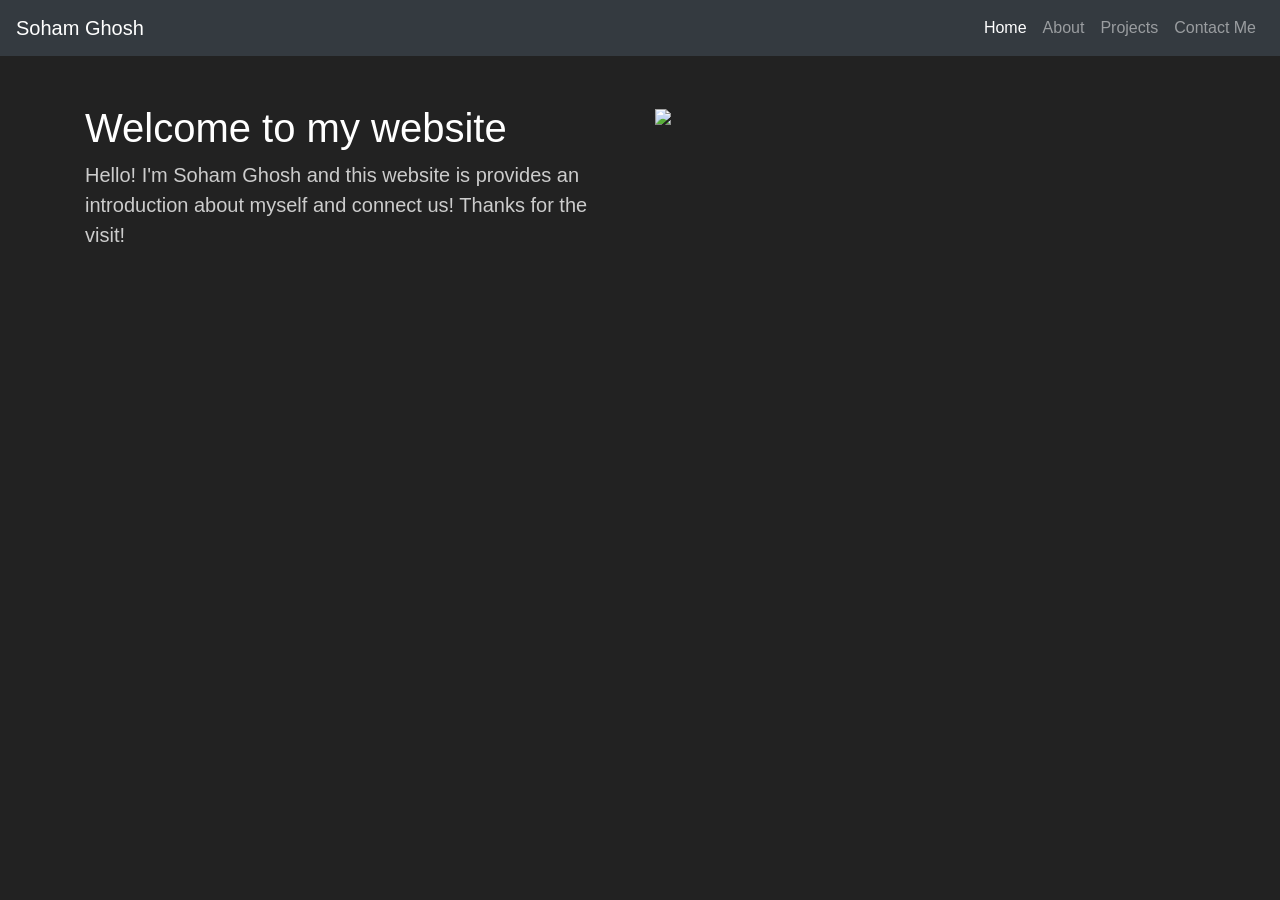
==== index.html @ a4730ae4 "Add files via upload" ====
<!DOCTYPE html>
<html lang="en">
  <head>
    <!-- Required meta tags -->
    <meta charset="utf-8" />
    <meta name="viewport" content="width=device-width, initial-scale=1" />

    <!-- Bootstrap CSS -->
    <link href="https://cdn.jsdelivr.net/npm/bootstrap@5.0.2/dist/css/bootstrap.min.css" rel="stylesheet" integrity="sha384-EVSTQN3/azprG1Anm3QDgpJLIm9Nao0Yz1ztcQTwFspd3yD65VohhpuuCOmLASjC" crossorigin="anonymous" />

    <title>portfolio</title>
  </head>

  <body>


    <!DOCTYPE html>
<html lang="en">
<head>
  <meta charset="UTF-8">
  <meta name="viewport" content="width=device-width, initial-scale=1.0">
  <meta http-equiv="X-UA-Compatible" content="ie=edge">
  <title>My Homepage</title>

  <!-- Bootstrap CSS -->
  <link rel="stylesheet" href="https://stackpath.bootstrapcdn.com/bootstrap/4.3.1/css/bootstrap.min.css" integrity="sha384-ggOyR0iXCbMQv3Xipma34MD+dH/1fQ784/j6cY/iJTQUOhcWr7x9JvoRxT2MZw1T" crossorigin="anonymous">
</head>
<body>

  <nav class="navbar navbar-expand-lg navbar-dark bg-dark">
    <a class="navbar-brand" href="/index.html">Soham Ghosh</a>
    <button class="navbar-toggler" type="button" data-toggle="collapse" data-target="#navbarNav" aria-controls="navbarNav" aria-expanded="false" aria-label="Toggle navigation">
      <span class="navbar-toggler-icon"></span>
    </button>
    <div class="collapse navbar-collapse" id="navbarNav">
      <ul class="navbar-nav ml-auto">
         <li class="nav-item">
                <a class="nav-link active" aria-current="page" href="/index.html">Home</a>
          </li>
        <li class="nav-item">
          <li class="nav-item">
              <a class="nav-link" href="/about.html">About</a>
          </li>
        <li class="nav-item">
          <a class="nav-link" href="/project.html">Projects</a>
        </li>
        <li class="nav-item">
          <a class="nav-link" href="/contact.html">Contact Me</a>
        </li>
      </ul>
    </div>
  </nav>

  <!-- Bootstrap JavaScript -->
  <script src="https://code.jquery.com/jquery-3.3.1.slim.min.js" integrity="sha384-q8i/X+965DzO0rT7abK41JStQIAqVgRVzpbzo5smXKp4YfRvH+8abtTE1Pi6jizo" crossorigin="anonymous"></script>
  <script src="https://cdnjs.cloudflare.com/ajax/libs/popper.js/1.14.7/umd/popper.min.js" integrity="sha384-UO2eT0CpHqdSJQ6hJty5KVphtPhzWj9WO1clHTMGa3JDZwrnQq4sF86dIHNSB6T9" crossorigin="anonymous"></script>
  
<!DOCTYPE html>
<html lang="en">
<head>
  <meta charset="UTF-8">
  <meta name="viewport" content="width=device-width, initial-scale=1.0">
  <meta http-equiv="X-UA-Compatible" content="ie=edge">
  <title>My Homepage</title>

  <!-- Bootstrap CSS -->
  <link rel="stylesheet" href="https://stackpath.bootstrapcdn.com/bootstrap/4.3.1/css/bootstrap.min.css" integrity="sha384-ggOyR0iXCbMQv3Xipma34MD+dH/1fQ784/j6cY/iJTQUOhcWr7x9JvoRxT2MZw1T" crossorigin="anonymous">
  
  <!-- Custom CSS -->
  <style>
    body {
      background-color: #222;
      color: #fff;
    }
    h1, h2, h3, h4, h5, h6 {
      color: #fff;
    }
    p {
      color: #ccc;
    }
  </style>
</head>
<body>

  <div class="container mt-5">
    <div class="row">
      <div class="col-md-6">
        <h1>Welcome to my website</h1>
        <p class="lead">Hello! I'm Soham Ghosh and this website is provides an introduction about myself and connect us! Thanks for the visit! </p>
        
      </div>
      <div class="col-md-6">
      <img src="https://picsum.photos/id/20/600/400">
      </div>
    </div>
  </div>

  <!-- Bootstrap JavaScript -->
  <script src="https://code.jquery.com/jquery-3.3.1.slim.min.js" integrity="sha384-q8i/X+965DzO0rT7abK41JStQIAqVgRVzpbzo5smXKp4YfRvH+8abtTE1Pi6jizo" crossorigin="anonymous"></script>
  <script src="https://cdnjs.cloudflare.com/ajax/libs/popper.js/1.14.7/umd/popper.min.js" integrity="sha384-UO2eT0CpHqdSJQ6hJty5KVphtPhzWj9WO1clHTMGa3JDZwrnQq4sF86dIHNSB6T9" crossorigin="anonymous"></script>
  <script src="https://stackpath.bootstrapcdn.com/bootstrap/4.3.1/js/bootstrap.min.js" integrity="sha384-JjSmVgyd0p3pXB1rRibZUAYoIIy6OrQ6VrjIEaFf/nJGzIxFDsf4x0xIM+B07jRM" crossorigin="anonymous"></script>
</body>
</html>









 
  
    <!-- Optional JavaScript; choose one of the two! -->

    <!-- Option 1: Bootstrap Bundle with Popper -->
    <script src="https://cdn.jsdelivr.net/npm/bootstrap@5.0.2/dist/js/bootstrap.bundle.min.js" integrity="sha384-MrcW6ZMFYlzcLA8Nl+NtUVF0sA7MsXsP1UyJoMp4YLEuNSfAP+JcXn/tWtIaxVXM" crossorigin="anonymous"></script>

    <!-- Option 2: Separate Popper and Bootstrap JS -->
    <!--      
    <script src="https://cdn.jsdelivr.net/npm/@popperjs/core@2.9.2/dist/umd/popper.min.js" integrity="sha384-IQsoLXl5PILFhosVNubq5LC7Qb9DXgDA9i+tQ8Zj3iwWAwPtgFTxbJ8NT4GN1R8p" crossorigin="anonymous"></scrip>
    <script src="https://cdn.jsdelivr.net/npm/bootstrap@5.0.2/dist/js/bootstrap.min.js" integrity="sha384-cVKIPhGWiC2Al4u+LWgxfKTRIcfu0JTxR+EQDz/bgldoEyl4H0zUF0QKbrJ0EcQF" crossorigin="anonymous"></script>
          -->
  </body>
</html>
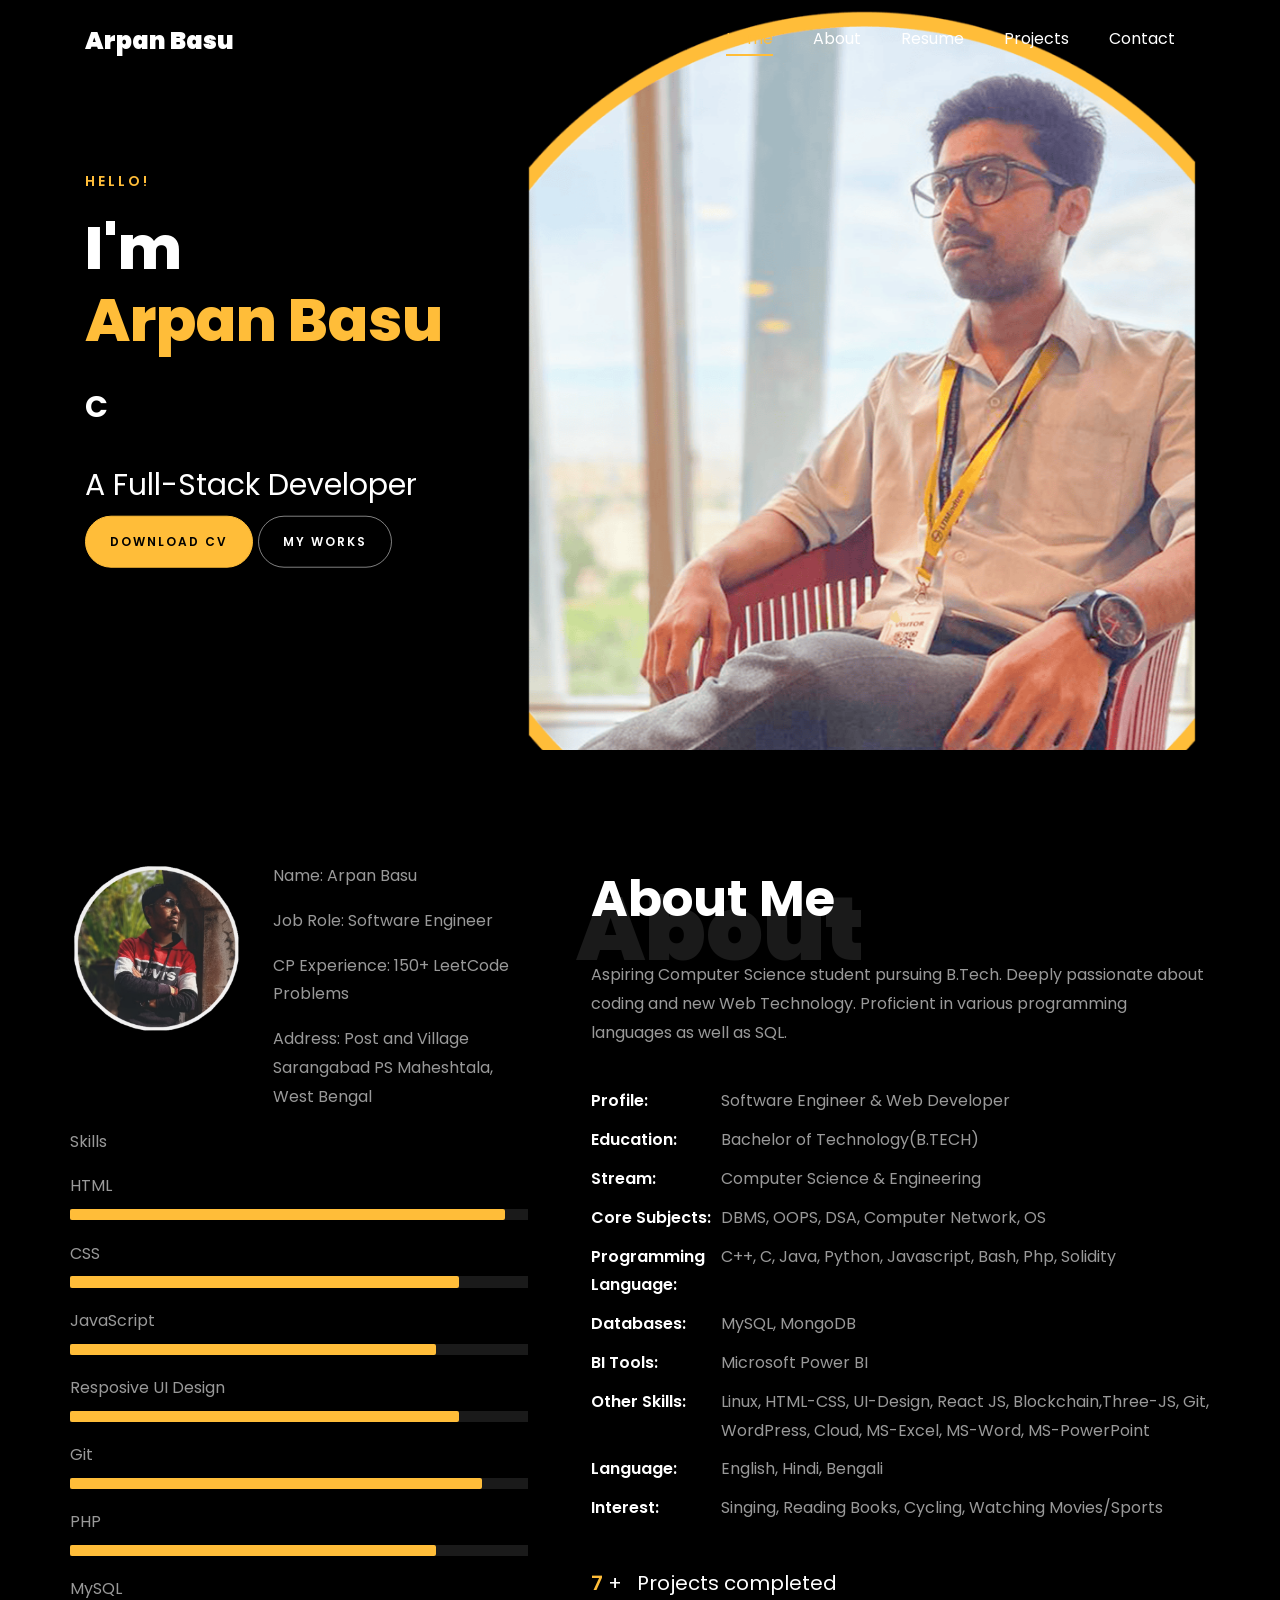
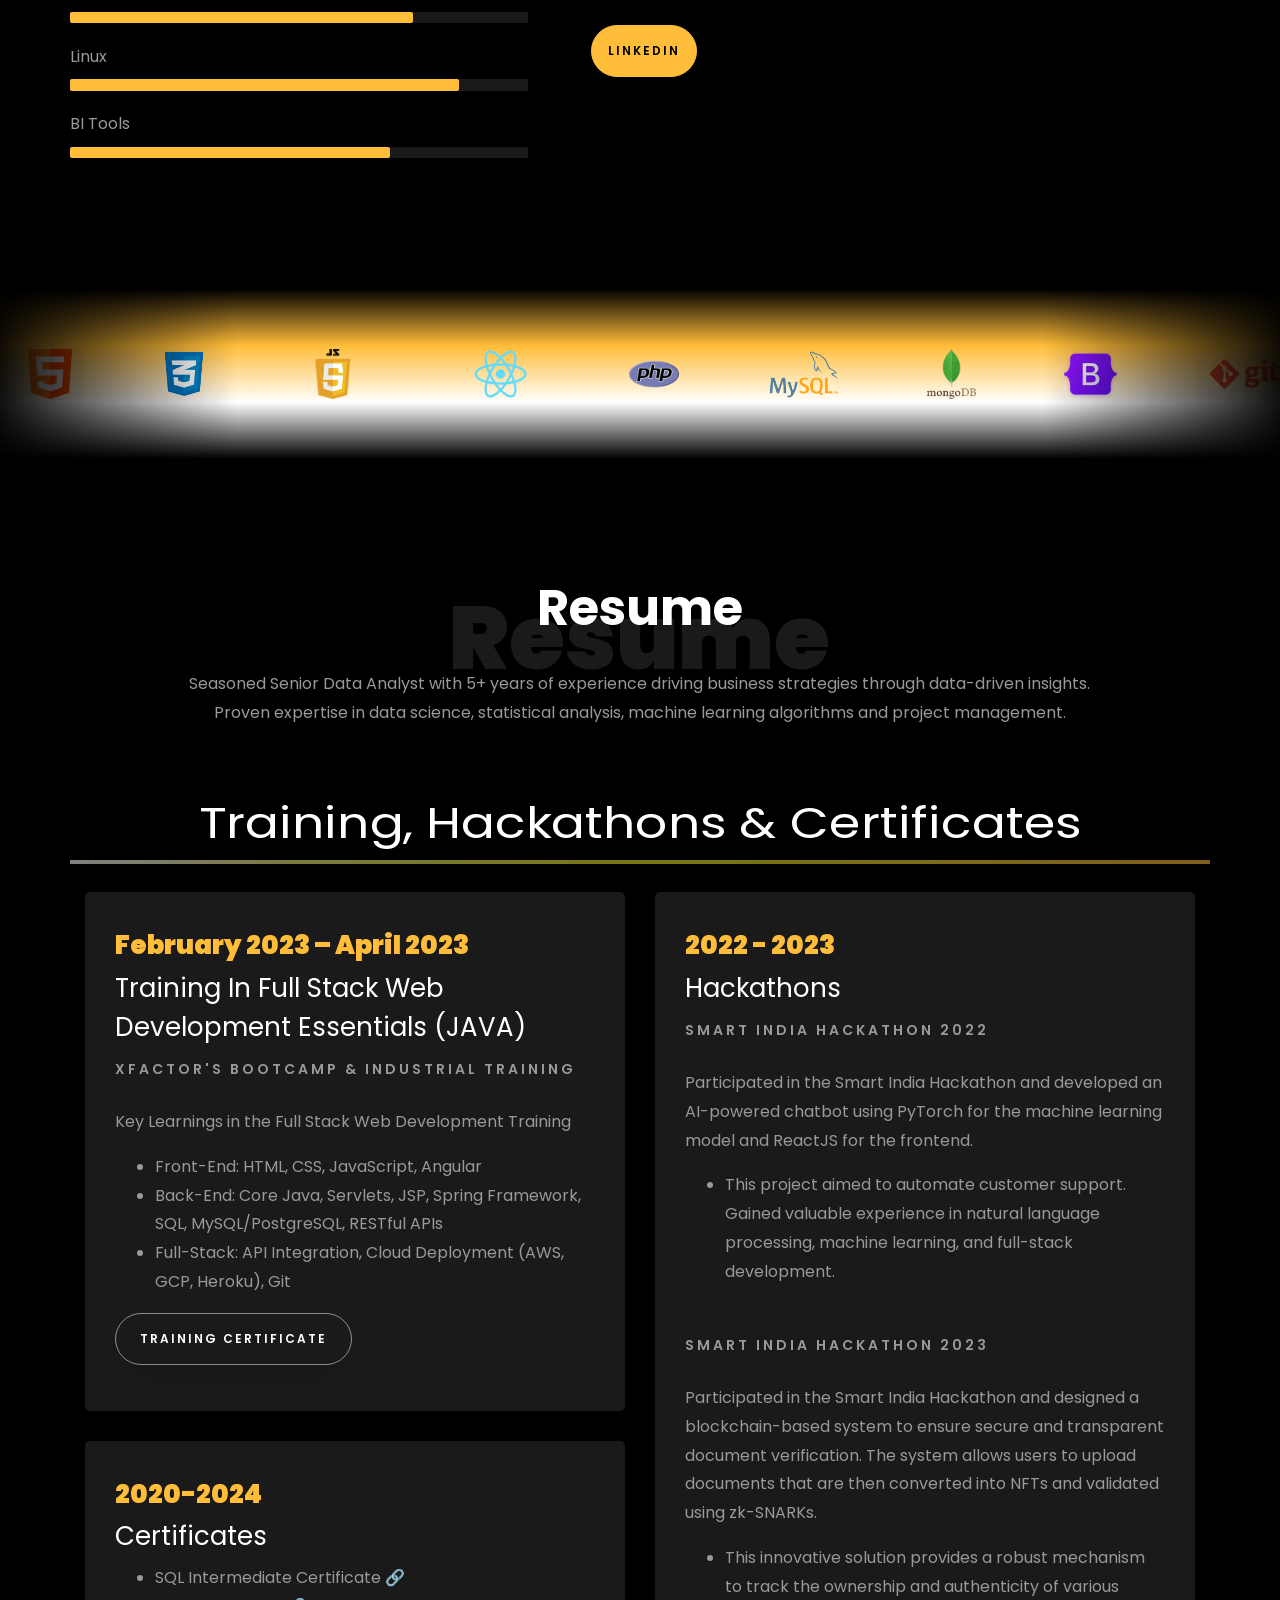
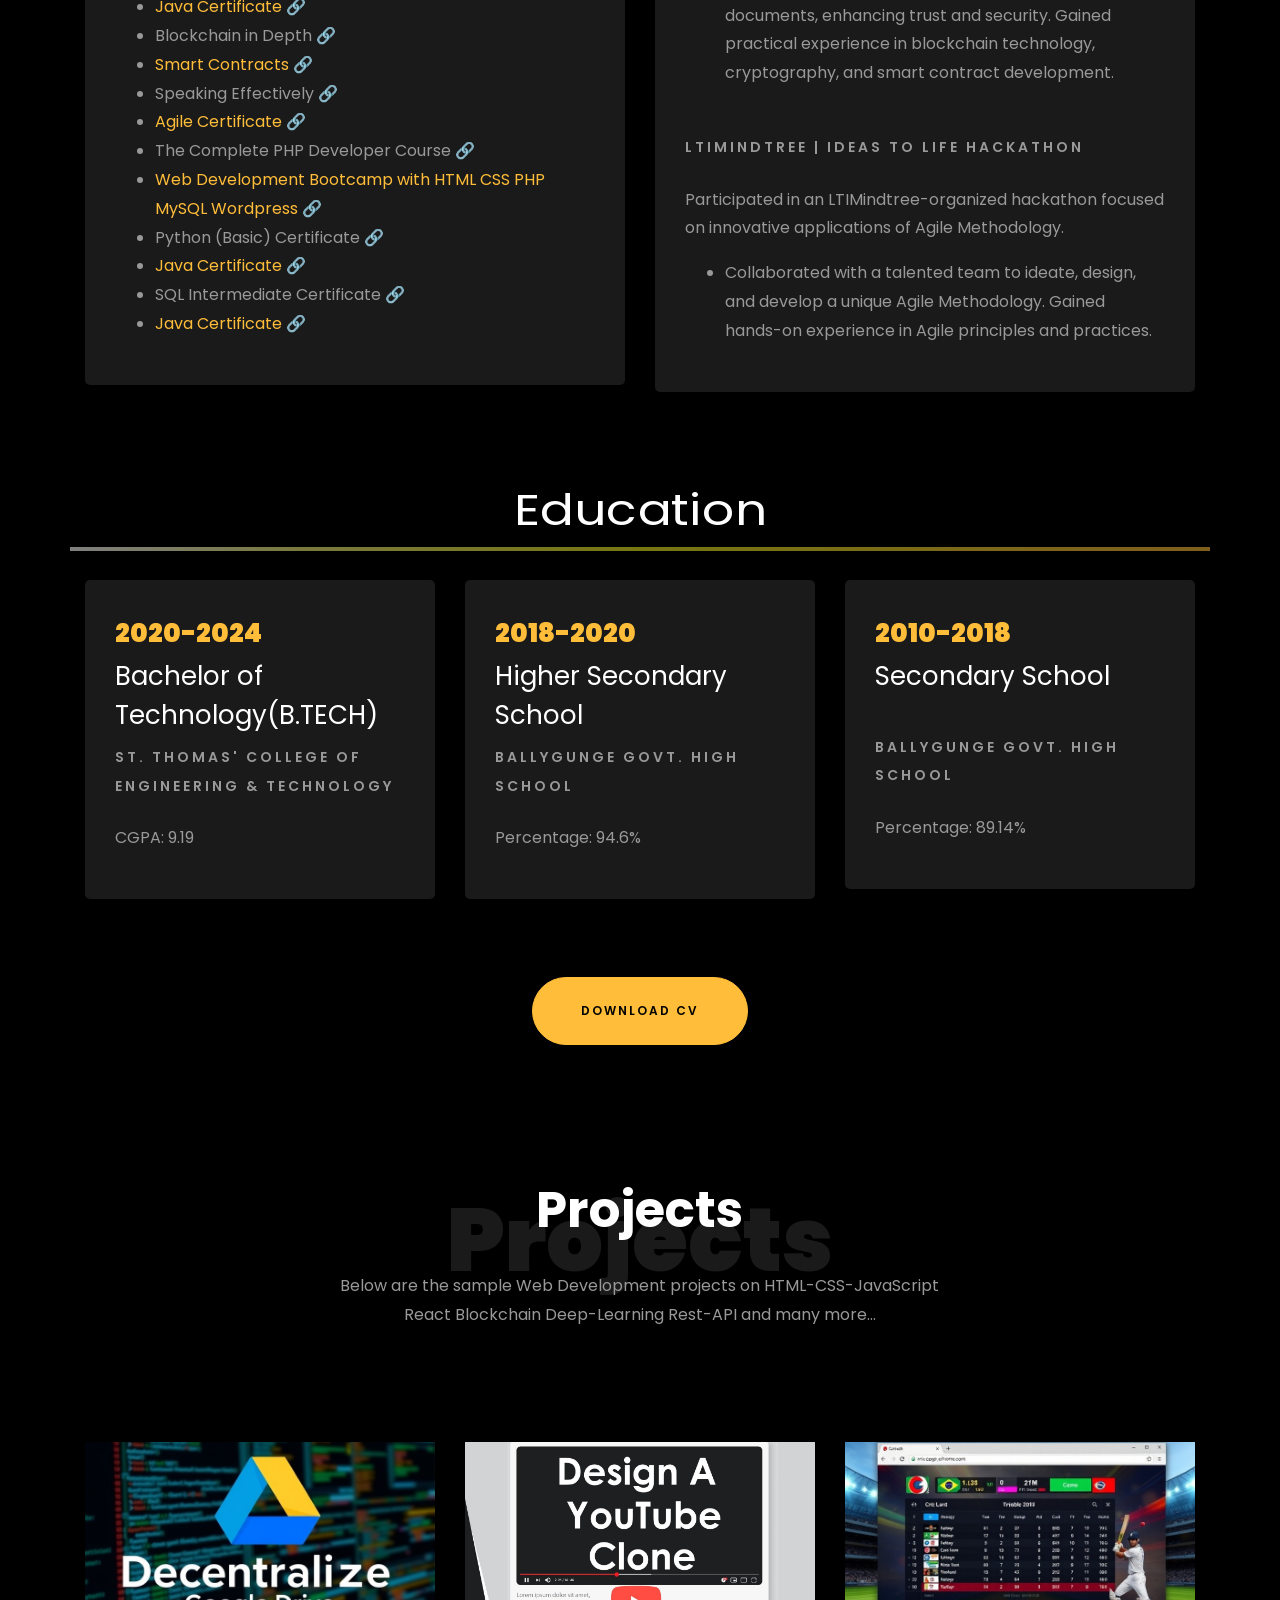
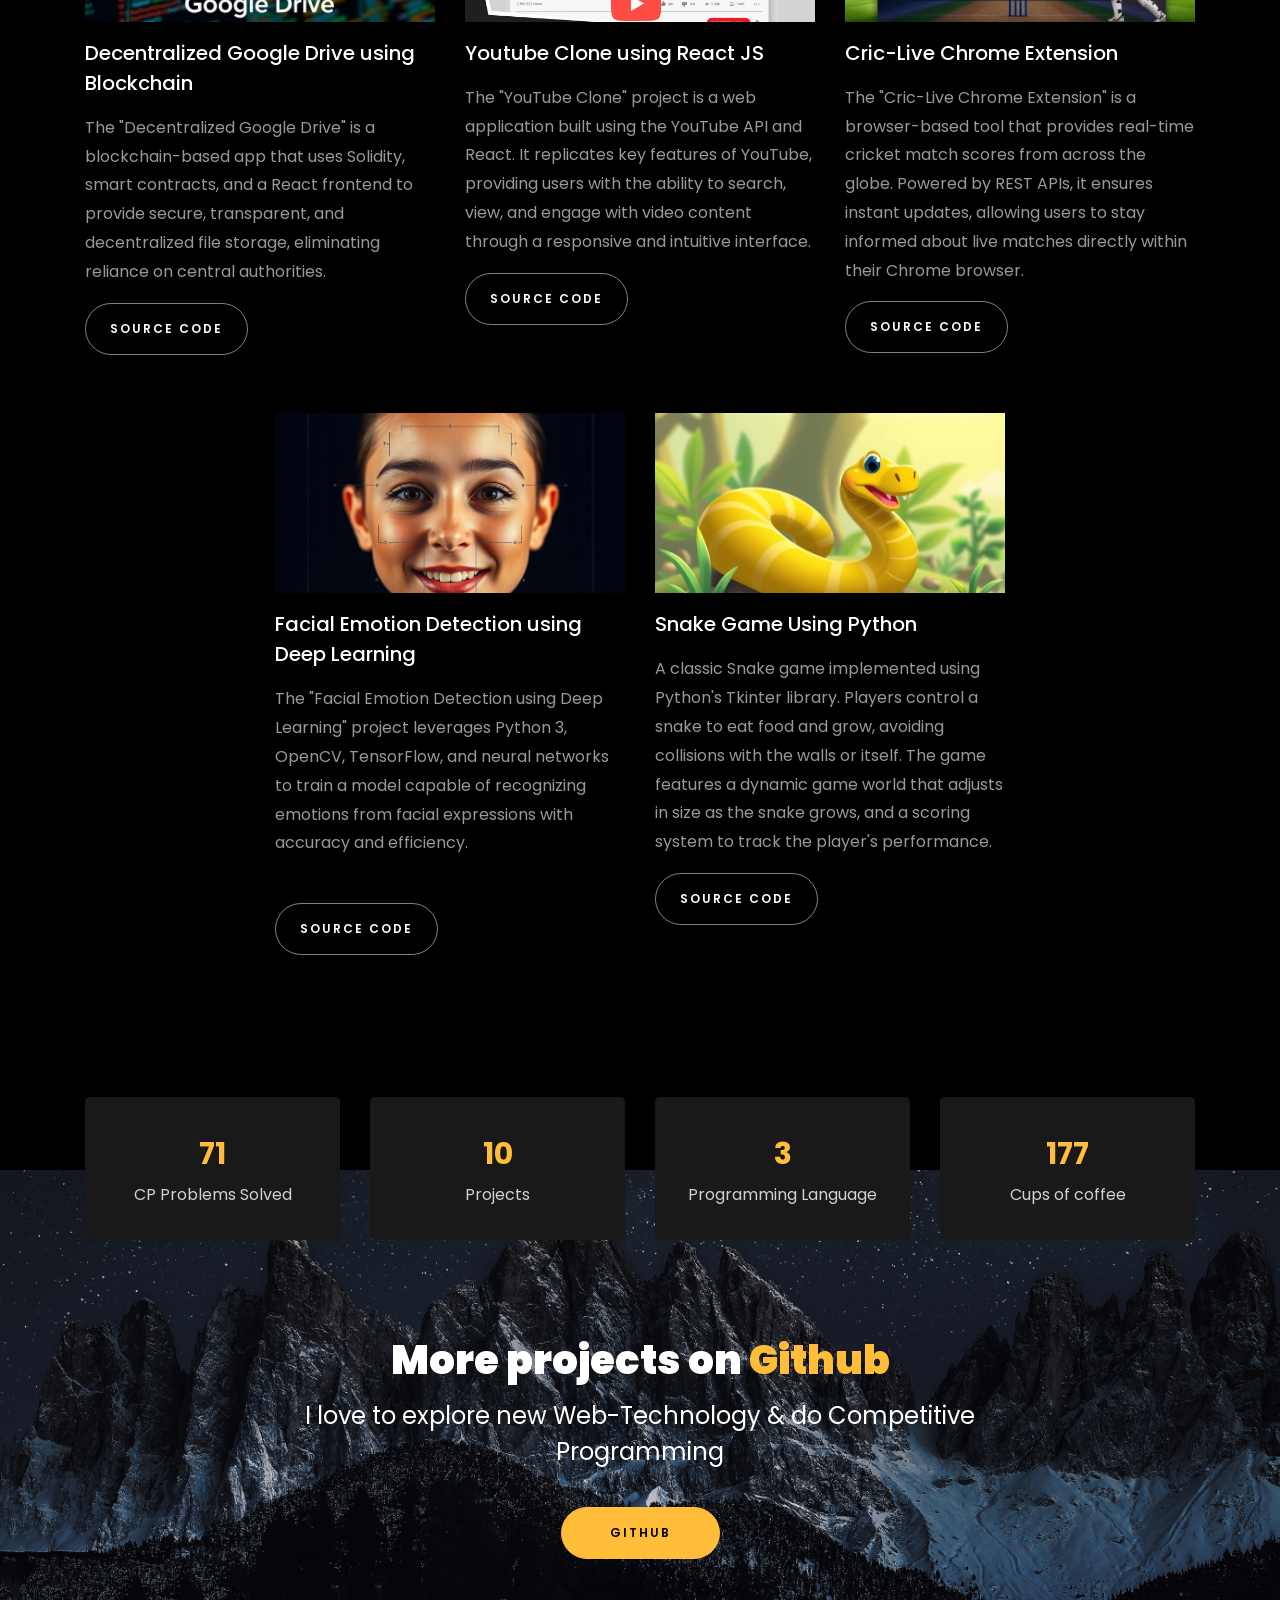
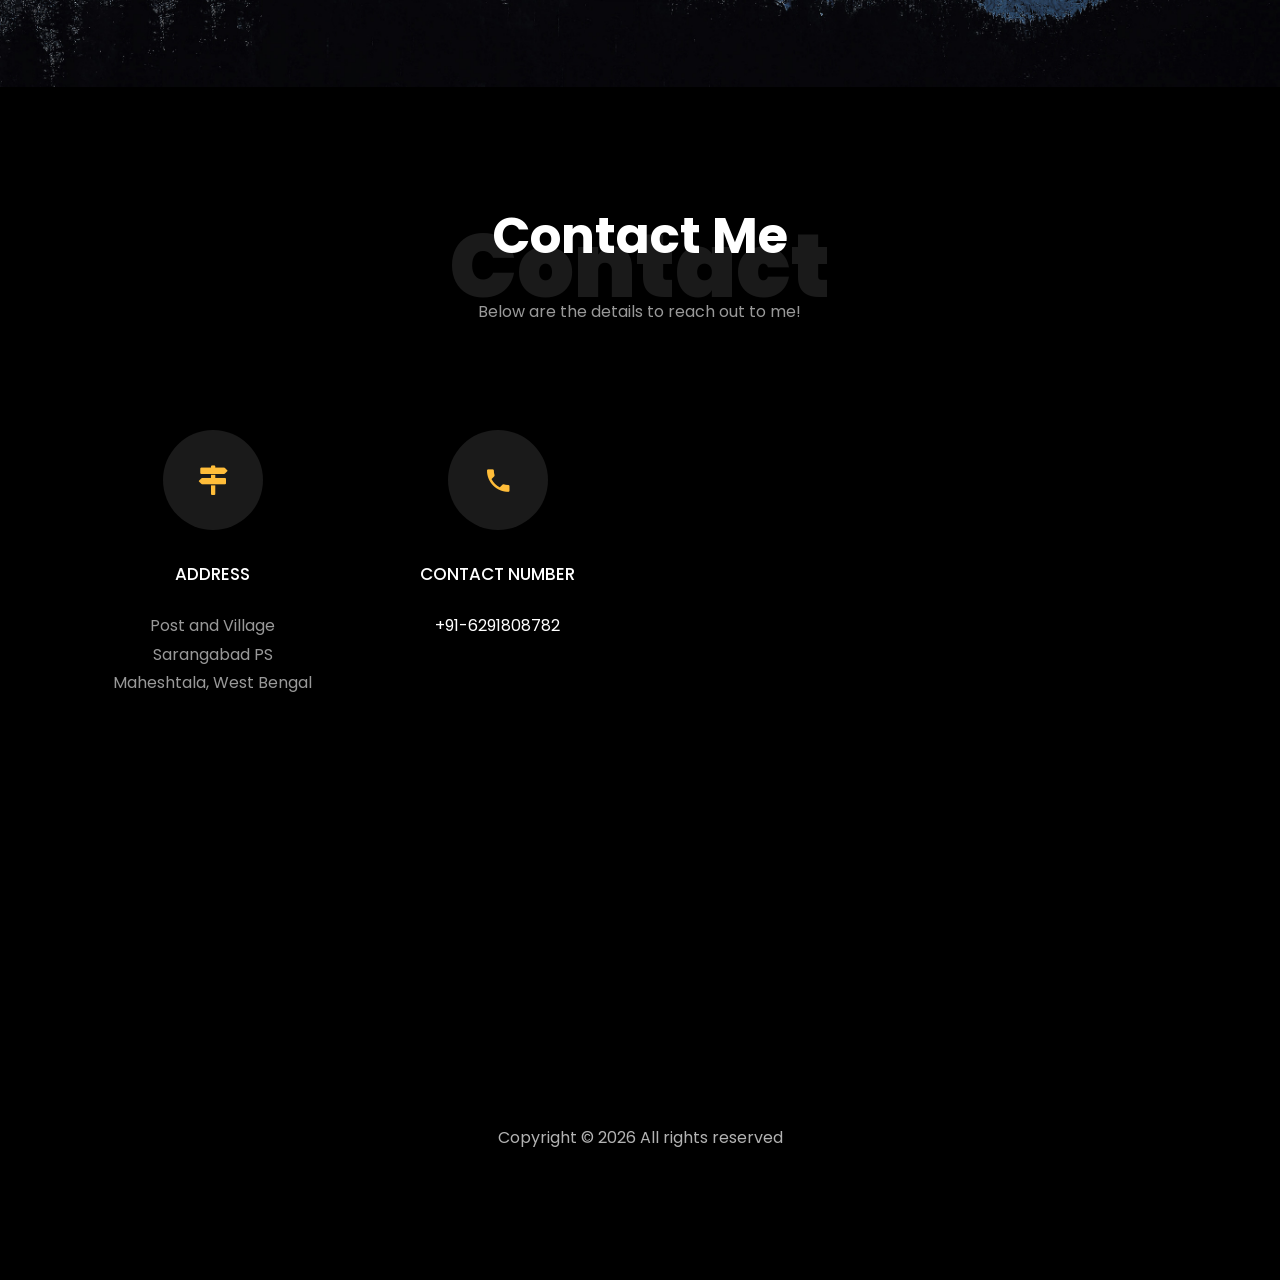
==== commit b244ff62: "Initial commit" ====
--- a/index.html
+++ b/index.html
@@ -1,126 +1,915 @@
-<!DOCTYPE html>
-<html lang="en">
-  <head>
-    <!-- Required meta tags -->
-    <meta charset="utf-8" />
-    <meta name="viewport" content="width=device-width, initial-scale=1" />
-
-    <!-- Bootstrap CSS -->
-    <link href="https://cdn.jsdelivr.net/npm/bootstrap@5.0.2/dist/css/bootstrap.min.css" rel="stylesheet" integrity="sha384-EVSTQN3/azprG1Anm3QDgpJLIm9Nao0Yz1ztcQTwFspd3yD65VohhpuuCOmLASjC" crossorigin="anonymous" />
-
-    <title>portfolio</title>
-  </head>
-
-  <body>
-
-
-    <!DOCTYPE html>
-<html lang="en">
-<head>
-  <meta charset="UTF-8">
-  <meta name="viewport" content="width=device-width, initial-scale=1.0">
-  <meta http-equiv="X-UA-Compatible" content="ie=edge">
-  <title>My Homepage</title>
-
-  <!-- Bootstrap CSS -->
-  <link rel="stylesheet" href="https://stackpath.bootstrapcdn.com/bootstrap/4.3.1/css/bootstrap.min.css" integrity="sha384-ggOyR0iXCbMQv3Xipma34MD+dH/1fQ784/j6cY/iJTQUOhcWr7x9JvoRxT2MZw1T" crossorigin="anonymous">
-</head>
-<body>
-
-  <nav class="navbar navbar-expand-lg navbar-dark bg-dark">
-    <a class="navbar-brand" href="/index.html">Soham Ghosh</a>
-    <button class="navbar-toggler" type="button" data-toggle="collapse" data-target="#navbarNav" aria-controls="navbarNav" aria-expanded="false" aria-label="Toggle navigation">
-      <span class="navbar-toggler-icon"></span>
-    </button>
-    <div class="collapse navbar-collapse" id="navbarNav">
-      <ul class="navbar-nav ml-auto">
-         <li class="nav-item">
-                <a class="nav-link active" aria-current="page" href="/index.html">Home</a>
-          </li>
-        <li class="nav-item">
-          <li class="nav-item">
-              <a class="nav-link" href="/about.html">About</a>
-          </li>
-        <li class="nav-item">
-          <a class="nav-link" href="/project.html">Projects</a>
-        </li>
-        <li class="nav-item">
-          <a class="nav-link" href="/contact.html">Contact Me</a>
-        </li>
-      </ul>
-    </div>
-  </nav>
-
-  <!-- Bootstrap JavaScript -->
-  <script src="https://code.jquery.com/jquery-3.3.1.slim.min.js" integrity="sha384-q8i/X+965DzO0rT7abK41JStQIAqVgRVzpbzo5smXKp4YfRvH+8abtTE1Pi6jizo" crossorigin="anonymous"></script>
-  <script src="https://cdnjs.cloudflare.com/ajax/libs/popper.js/1.14.7/umd/popper.min.js" integrity="sha384-UO2eT0CpHqdSJQ6hJty5KVphtPhzWj9WO1clHTMGa3JDZwrnQq4sF86dIHNSB6T9" crossorigin="anonymous"></script>
-  
-<!DOCTYPE html>
-<html lang="en">
-<head>
-  <meta charset="UTF-8">
-  <meta name="viewport" content="width=device-width, initial-scale=1.0">
-  <meta http-equiv="X-UA-Compatible" content="ie=edge">
-  <title>My Homepage</title>
-
-  <!-- Bootstrap CSS -->
-  <link rel="stylesheet" href="https://stackpath.bootstrapcdn.com/bootstrap/4.3.1/css/bootstrap.min.css" integrity="sha384-ggOyR0iXCbMQv3Xipma34MD+dH/1fQ784/j6cY/iJTQUOhcWr7x9JvoRxT2MZw1T" crossorigin="anonymous">
-  
-  <!-- Custom CSS -->
-  <style>
-    body {
-      background-color: #222;
-      color: #fff;
-    }
-    h1, h2, h3, h4, h5, h6 {
-      color: #fff;
-    }
-    p {
-      color: #ccc;
-    }
-  </style>
-</head>
-<body>
-
-  <div class="container mt-5">
-    <div class="row">
-      <div class="col-md-6">
-        <h1>Welcome to my website</h1>
-        <p class="lead">Hello! I'm Soham Ghosh and this website is provides an introduction about myself and connect us! Thanks for the visit! </p>
-        
-      </div>
-      <div class="col-md-6">
-      <img src="https://picsum.photos/id/20/600/400">
-      </div>
-    </div>
-  </div>
-
-  <!-- Bootstrap JavaScript -->
-  <script src="https://code.jquery.com/jquery-3.3.1.slim.min.js" integrity="sha384-q8i/X+965DzO0rT7abK41JStQIAqVgRVzpbzo5smXKp4YfRvH+8abtTE1Pi6jizo" crossorigin="anonymous"></script>
-  <script src="https://cdnjs.cloudflare.com/ajax/libs/popper.js/1.14.7/umd/popper.min.js" integrity="sha384-UO2eT0CpHqdSJQ6hJty5KVphtPhzWj9WO1clHTMGa3JDZwrnQq4sF86dIHNSB6T9" crossorigin="anonymous"></script>
-  <script src="https://stackpath.bootstrapcdn.com/bootstrap/4.3.1/js/bootstrap.min.js" integrity="sha384-JjSmVgyd0p3pXB1rRibZUAYoIIy6OrQ6VrjIEaFf/nJGzIxFDsf4x0xIM+B07jRM" crossorigin="anonymous"></script>
-</body>
-</html>
-
-
-
-
-
-
-
-
-
- 
-  
-    <!-- Optional JavaScript; choose one of the two! -->
-
-    <!-- Option 1: Bootstrap Bundle with Popper -->
-    <script src="https://cdn.jsdelivr.net/npm/bootstrap@5.0.2/dist/js/bootstrap.bundle.min.js" integrity="sha384-MrcW6ZMFYlzcLA8Nl+NtUVF0sA7MsXsP1UyJoMp4YLEuNSfAP+JcXn/tWtIaxVXM" crossorigin="anonymous"></script>
-
-    <!-- Option 2: Separate Popper and Bootstrap JS -->
-    <!--      
-    <script src="https://cdn.jsdelivr.net/npm/@popperjs/core@2.9.2/dist/umd/popper.min.js" integrity="sha384-IQsoLXl5PILFhosVNubq5LC7Qb9DXgDA9i+tQ8Zj3iwWAwPtgFTxbJ8NT4GN1R8p" crossorigin="anonymous"></scrip>
-    <script src="https://cdn.jsdelivr.net/npm/bootstrap@5.0.2/dist/js/bootstrap.min.js" integrity="sha384-cVKIPhGWiC2Al4u+LWgxfKTRIcfu0JTxR+EQDz/bgldoEyl4H0zUF0QKbrJ0EcQF" crossorigin="anonymous"></script>
-          -->
-  </body>
-</html>
+<!DOCTYPE html>
+<html lang="en">
+
+<head>
+	<title>Arpan Basu Portfolio</title>
+	<link rel="icon" type="image/x-icon" href="./images/favicon.ico">
+	<meta charset="utf-8">
+	<meta name="viewport" content="width=device-width, initial-scale=1, shrink-to-fit=no">
+
+	<link href="https://fonts.googleapis.com/css?family=Poppins:100,200,300,400,500,600,700,800,900" rel="stylesheet">
+
+	<link rel="stylesheet" href="css/open-iconic-bootstrap.min.css">
+	<link rel="stylesheet" href="css/animate.css">
+
+	<link rel="stylesheet" href="css/owl.carousel.min.css">
+	<link rel="stylesheet" href="css/owl.theme.default.min.css">
+	<link rel="stylesheet" href="css/magnific-popup.css">
+
+	<link rel="stylesheet" href="css/aos.css">
+
+	<link rel="stylesheet" href="css/ionicons.min.css">
+
+	<link rel="stylesheet" href="css/flaticon.css">
+	<link rel="stylesheet" href="css/icomoon.css">
+	<link rel="stylesheet" href="css/style.css">
+
+
+
+	<style>
+		/*======================================
+//--//-->   ABOUT
+======================================*/
+
+		.about-mf .box-shadow-full {
+			padding-top: 4rem;
+			padding-bottom: 4rem;
+		}
+
+		.about-mf .about-img {
+			margin-bottom: 2rem;
+		}
+
+		.about-mf .about-img img {
+			margin-left: 10px;
+		}
+
+
+		.skill-mf .progress {
+			/* background-color: #cde1f8; */
+			margin: .5rem 0 1.2rem 0;
+			border-radius: 0;
+			height: .7rem;
+		}
+
+		.skill-mf .progress .progress-bar {
+			height: .7rem;
+			background-color: #ffbd39;
+		}
+
+
+		/* Animation styles */
+		#typing-animation {
+			position: relative;
+			font-size: 30px;
+			font-weight: bold;
+			color: rgb(255, 255, 255);
+			overflow: hidden;
+			white-space: nowrap;
+			animation: typing 3s steps(20, end) infinite;
+		}
+
+		#typing-animation:before {
+			content: "";
+			/* position: absolute; */
+			top: 0;
+			left: 0;
+			width: 0;
+			height: 100%;
+			background-color: #ccc;
+			animation: typing-cursor 0.5s ease-in-out infinite;
+		}
+
+		@keyframes typing {
+			from {
+				width: 0;
+			}
+
+			to {
+				width: 100%;
+			}
+		}
+
+		@keyframes typing-cursor {
+			from {
+				width: 5px;
+			}
+
+			to {
+				width: 0;
+			}
+		}
+
+
+		/* project image zoom effect */
+
+		.zoom-effect {
+			overflow: hidden;
+			transition: transform 0.3s ease-out;
+		}
+
+		.zoom-effect:hover {
+			transform: scale(1.1);
+		}
+	</style>
+
+
+</head>
+
+<body data-spy="scroll" data-target=".site-navbar-target" data-offset="300">
+
+
+	<nav class="navbar navbar-expand-lg navbar-dark ftco_navbar ftco-navbar-light site-navbar-target" id="ftco-navbar">
+		<div class="container">
+			<a class="navbar-brand" href="index.html">Arpan Basu</a>
+			<button class="navbar-toggler js-fh5co-nav-toggle fh5co-nav-toggle" type="button" data-toggle="collapse"
+				data-target="#ftco-nav" aria-controls="ftco-nav" aria-expanded="false" aria-label="Toggle navigation">
+				<span class="oi oi-menu"></span> Menu
+			</button>
+
+			<div class="collapse navbar-collapse" id="ftco-nav">
+				<ul class="navbar-nav nav ml-auto">
+					<li class="nav-item"><a href="#home-section" class="nav-link"><span>Home</span></a></li>
+					<li class="nav-item"><a href="#about-section" class="nav-link"><span>About</span></a></li>
+					<li class="nav-item"><a href="#resume-section" class="nav-link"><span>Resume</span></a></li>
+					<li class="nav-item"><a href="#project-section" class="nav-link"><span>Projects</span></a></li>
+					<li class="nav-item"><a href="#contact-section" class="nav-link"><span>Contact</span></a></li>
+				</ul>
+			</div>
+		</div>
+	</nav>
+	<section id="home-section" class="hero">
+		<div class="home-slider  owl-carousel">
+			<div class="slider-item ">
+				<div class="overlay"></div>
+				<div class="container">
+					<div class="row d-md-flex no-gutters slider-text align-items-end justify-content-end"
+						data-scrollax-parent="true">
+						<div class="one-third js-fullheight order-md-last img"
+							style="background-image:url(images/arpan.png);">
+							<div class="overlay"></div>
+						</div>
+						<div class="one-forth d-flex  align-items-center ftco-animate"
+							data-scrollax=" properties: { translateY: '70%' }">
+							<div class="text">
+								<span class="subheading">Hello!</span>
+								<h1 class="mb-4 mt-3">I'm
+									<br>
+									<span>Arpan Basu</span>
+								</h1>
+
+								<!-- Element to contain animated typing -->
+								<span id="typing-animation"></span>
+
+								<script>
+
+									// Initialize the typing animation
+									const typingAnimationElement = document.getElementById('typing-animation');
+
+									// Create an array of typing text
+									const typingTexts = [
+										'Web Developer ',
+										'CS Engineer  ',
+										'Tech Enthusiast   ',
+									];
+
+									// Create a function to display the typing animation for a given text
+									function playTypingAnimation(text) {
+										// Loop through each character and add it to the element
+										for (let i = 0; i < text.length; i++) {
+											setTimeout(() => {
+												typingAnimationElement.textContent += text[i];
+											}, i * 200); // Increase the delay to slow down the typing animation
+										}
+
+										// Once the animation is complete, reset the text and start over
+										setTimeout(() => {
+											typingAnimationElement.textContent = '';
+											playTypingAnimation(typingTexts[(typingTexts.indexOf(text) + 1) % typingTexts.length]);
+										}, text.length * 200);
+									}
+
+									// Start the typing animation loop
+									playTypingAnimation(typingTexts[0]);
+
+								</script>
+
+								<br>
+								<br>
+								<h2>A Full-Stack Developer</h2>
+								<!-- <h2 class="d-flex" style="margin-bottom: 0">With over 5 years of experience</h2> -->
+								<!-- <br> -->
+								<p><a onclick="window.open('./assets/Arpan-Basu-resume.pdf')" target="_blank"
+										class="btn btn-primary py-3 px-4">Download CV</a>
+									<a href="https://github.com/arpanbasu1412" target="_blank"
+										class="btn btn-white btn-outline-white py-3 px-4">My works</a>
+								</p>
+							</div>
+						</div>
+					</div>
+				</div>
+			</div>
+		</div>
+	</section>
+
+
+
+	<section class="ftco-about img ftco-section ftco-no-pb" id="about-section">
+		<div class="container">
+			<div class="row">
+				<div class="row d-flex align-items-stretch">
+					<!-- <div class="row d-flex"> -->
+					<div class="col-md-6 col-lg-5 d-flex">
+						<div class="img-about img d-flex align-items-stretch">
+							<div class="overlay">
+								<div class="row">
+									<div class="col-sm-6 col-md-5">
+										<div class="about-img">
+											<img src="images/about-me.png" class="img-fluid rounded b-shadow-a" alt="">
+										</div>
+									</div>
+									<!-- Details next to profile image -->
+									<div class="col-sm-6 col-md-7">
+										<div class="about-info">
+											<p><span class="title-s">Name: </span> <span>Arpan Basu</span></p>
+											<p><span class="title-s">Job Role: </span> <span>Software Engineer</span>
+											</p>
+											<p><span class="title-s">CP Experience: </span> <span>150+ LeetCode
+													Problems</span></p>
+											<p><span class="title-s">Address: </span> <span>Post and Village Sarangabad
+													PS Maheshtala, West Bengal</span></p>
+										</div>
+									</div>
+								</div>
+
+								<div class="skill-mf">
+									<p class="title-s">Skills</p>
+									<span>HTML</span>
+									<!-- <span class="pull-right">95%</span> -->
+									<div class="progress">
+										<div class="progress-bar" role="progressbar" style="width: 95%;"
+											aria-valuenow="95" aria-valuemin="0" aria-valuemax="100"></div>
+									</div>
+
+									<span>CSS</span>
+									<!-- <span class="pull-right">85%</span> -->
+									<div class="progress">
+										<div class="progress-bar" role="progressbar" style="width: 85%"
+											aria-valuenow="85" aria-valuemin="0" aria-valuemax="100"></div>
+									</div>
+
+									<span>JavaScript</span>
+									<!-- <span class="pull-right">95%</span> -->
+									<div class="progress">
+										<div class="progress-bar" role="progressbar" style="width: 80%"
+											aria-valuenow="90" aria-valuemin="0" aria-valuemax="100"></div>
+									</div>
+
+									<span>Resposive UI Design</span>
+									<!-- <span class="pull-right">85%</span> -->
+									<div class="progress">
+										<div class="progress-bar" role="progressbar" style="width: 85%"
+											aria-valuenow="85" aria-valuemin="0" aria-valuemax="100"></div>
+									</div>
+
+									<span>Git</span>
+									<!-- <span class="pull-right">80%</span> -->
+									<div class="progress">
+										<div class="progress-bar" role="progressbar" style="width: 90%"
+											aria-valuenow="80" aria-valuemin="0" aria-valuemax="100"></div>
+									</div>
+
+									<span>PHP</span>
+									<!-- <span class="pull-right">80%</span> -->
+									<div class="progress">
+										<div class="progress-bar" role="progressbar" style="width: 80%"
+											aria-valuenow="80" aria-valuemin="0" aria-valuemax="100"></div>
+									</div>
+
+									<span>MySQL</span>
+									<!-- <span class="pull-right">80%</span> -->
+									<div class="progress">
+										<div class="progress-bar" role="progressbar" style="width: 75%"
+											aria-valuenow="80" aria-valuemin="0" aria-valuemax="100"></div>
+									</div>
+
+									<span>Linux</span>
+									<!-- <span class="pull-right">80%</span> -->
+									<div class="progress">
+										<div class="progress-bar" role="progressbar" style="width: 85%"
+											aria-valuenow="80" aria-valuemin="0" aria-valuemax="100"></div>
+									</div>
+
+									<span>BI Tools</span>
+									<!-- <span class="pull-right">80%</span> -->
+									<div class="progress">
+										<div class="progress-bar" role="progressbar" style="width: 70%"
+											aria-valuenow="80" aria-valuemin="0" aria-valuemax="100"></div>
+									</div>
+								</div>
+							</div>
+						</div>
+					</div>
+
+					<div class="col-md-6 col-lg-7 pl-lg-5 pb-5">
+						<div class="row justify-content-start pb-3">
+							<div class="col-md-12 heading-section ftco-animate">
+
+								<h1 class="big">About</h1>
+								<h2 class="mb-4">About Me</h2>
+
+								<p>Aspiring Computer Science student pursuing B.Tech. Deeply passionate about coding and
+									new Web Technology. Proficient in various programming languages as well as SQL.</p>
+								<ul class="about-info mt-4 px-md-0 px-2">
+									<li class="d-flex"><span>Profile:</span> <span>Software Engineer & Web Developer
+										</span></li>
+
+									<li class="d-flex"><span>Education:</span> <span>Bachelor of
+											Technology(B.TECH)</span></li>
+									<li class="d-flex"><span>Stream:</span> <span>Computer Science & Engineering</span>
+									</li>
+									<li class="d-flex"><span>Core Subjects:</span> <span>DBMS, OOPS, DSA, Computer
+											Network, OS</span></li>
+									<li class="d-flex"><span>Programming Language:</span> <span>C++, C, Java, Python,
+											Javascript, Bash, Php, Solidity</span></li>
+									<li class="d-flex"><span>Databases:</span> <span>MySQL, MongoDB</span></li>
+									<li class="d-flex"><span>BI Tools:</span> <span>Microsoft Power BI</span></li>
+									<li class="d-flex"><span>Other Skills:</span> <span>Linux, HTML-CSS, UI-Design,
+											React JS, Blockchain,Three-JS, Git, WordPress, Cloud, MS-Excel, MS-Word,
+											MS-PowerPoint</span></li>
+									<li class="d-flex"><span>Language:</span> <span>English, Hindi, Bengali</span></li>
+									<li class="d-flex"><span>Interest:</span> <span>Singing, Reading Books, Cycling,
+											Watching Movies/Sports</span></li>
+
+								</ul>
+							</div>
+						</div>
+
+
+						<div class="counter-wrap ftco-animate d-flex mt-md-3">
+							<div class="text">
+								<p class="mb-4">
+									<span class="number" data-number="20">0</span> <span>+</span>
+									<span>&nbsp; Projects completed</span>
+								</p>
+
+								<p><a href="https://www.linkedin.com/in/arpan-basu-696911200/" target="_blank"
+										class="btn btn-primary py-3 px-3">LinkedIn</a></p>
+							</div>
+						</div>
+					</div>
+				</div>
+			</div>
+		</div>
+	</section>
+
+	<section class="ftco-about img ftco-section ftco-no-pb" id="about-section">
+		<!-- <div class="container"> -->
+			<div class="row">
+				<div class="logos">
+					<div class="logos-slide">
+						<img src="./logos/html.png" />
+						<img src="./logos/CSS_logo_PNG6.png" />
+						<img src="./logos/JavaScript_logo_PNG1.png" />
+						<img src="./logos/React-Logo.png" />
+						<img src="./logos/php.png" />
+						<img src="./logos/MySQL_logo_PNG1.png" />
+						<img src="./logos/MongoDB_logo_PNG7.png" />
+						<img src="./logos/bootstrap-logo-shadow.png" />
+						<img src="./logos/Git_logo_PNG2.png" />
+						<img src="./logos/Github_logo_PNG11.png" />
+						<img src="./logos/gnu-bash.png" />
+						<img src="./logos/Linux_logo_PNG1.png" />
+						<img src="./logos/blockchain.png" />
+						<img src="./logos/solidity-48.png" />
+						<img src="./logos/c-.png" />
+						<img src="./logos/icons8-c-programming-48.png" />
+						<img src="./logos/Java_logo_PNG1.png" />
+						<img src="./logos/Python_logo_PNG1.png" />
+						<img src="./logos/Microsoft_Power_BI_logo_PNG6.png" />
+					</div>
+					<div class="logos-slide">
+						<img src="./logos/html.png" />
+						<img src="./logos/CSS_logo_PNG6.png" />
+						<img src="./logos/JavaScript_logo_PNG1.png" />
+						<img src="./logos/React-Logo.png" />
+						<img src="./logos/php.png" />
+						<img src="./logos/MySQL_logo_PNG1.png" />
+						<img src="./logos/MongoDB_logo_PNG7.png" />
+						<img src="./logos/bootstrap-logo-shadow.png" />
+						<img src="./logos/Git_logo_PNG2.png" />
+						<img src="./logos/Github_logo_PNG11.png" />
+						<img src="./logos/gnu-bash.png" />
+						<img src="./logos/Linux_logo_PNG1.png" />
+						<img src="./logos/blockchain.png" />
+						<img src="./logos/solidity-48.png" />
+						<img src="./logos/c-.png" />
+						<img src="./logos/icons8-c-programming-48.png" />
+						<img src="./logos/Java_logo_PNG1.png" />
+						<img src="./logos/Python_logo_PNG1.png" />
+						<img src="./logos/Microsoft_Power_BI_logo_PNG6.png" />
+					</div>
+				</div>
+
+			</div>
+		<!-- </div> -->
+	</section>
+
+
+	<section class="ftco-section ftco-no-pb" id="resume-section">
+		<div class="container">
+			<div class="row justify-content-center pb-5">
+				<div class="col-md-10 heading-section text-center ftco-animate">
+					<h1 class="big big-2">Resume</h1>
+					<h2 class="mb-4">Resume</h2>
+					<p>Seasoned Senior Data Analyst with 5+ years of experience driving business strategies through
+						data-driven insights. Proven expertise in data science, statistical analysis, machine learning
+						algorithms and project management.</p>
+				</div>
+			</div>
+
+			<div class="row">
+				<h1 class="big-4">Training, Hackathons & Certificates</h1>
+				<div class="underline"></div>
+			</div>
+			<br>
+
+			<div class="row">
+				<div class="col-md-6">
+					<div class="resume-wrap ftco-animate">
+						<span class="date">February 2023 – April 2023</span>
+						<h2>Training In Full Stack Web Development Essentials (JAVA)</h2>
+						<span class="position">XFactor's Bootcamp & Industrial Training</span>
+						<p class="mt-4">Key Learnings in the Full Stack Web Development Training
+						<ul>
+							<li>Front-End: HTML, CSS, JavaScript, Angular</li>
+							<li>Back-End: Core Java, Servlets, JSP, Spring Framework, SQL, MySQL/PostgreSQL, RESTful
+								APIs</li>
+							<li>Full-Stack: API Integration, Cloud Deployment (AWS, GCP, Heroku), Git</li>
+						</ul>
+						<a href="https://drive.google.com/file/d/1_NkDSTab1Zr3FXeTdHPrjhf4FtGz3rZu/view" target="_blank"
+							class="btn btn-white btn-outline-white py-3 px-4">Training Certificate</a>
+
+						</p>
+					</div>
+
+					<div class="resume-wrap ftco-animate">
+						<span class="date">2020-2024</span>
+						<h2>Certificates</h2>
+						<!-- <span class="position">iQuanti</span> -->
+						<!-- <p class="mt-4">iQuanti is a data-driven digital marketing analytics and solutions company,
+							helps top 100 global brands. -->
+						<ul>
+							<li><a class="white"
+									href="https://drive.google.com/file/d/1_NkDSTab1Zr3FXeTdHPrjhf4FtGz3rZu/view"
+									target="_blank">SQL Intermediate Certificate &#128279</a></li>
+							<li><a class="yellow"
+									href="https://drive.google.com/file/d/1_NkDSTab1Zr3FXeTdHPrjhf4FtGz3rZu/view"
+									target="_blank">Java Certificate &#128279</a></li>
+							<li><a class="white"
+									href="https://drive.google.com/file/d/1_NkDSTab1Zr3FXeTdHPrjhf4FtGz3rZu/view"
+									target="_blank">Blockchain in Depth &#128279</a></li>
+							<li><a class="yellow"
+									href="https://drive.google.com/file/d/1_NkDSTab1Zr3FXeTdHPrjhf4FtGz3rZu/view"
+									target="_blank">Smart Contracts &#128279</a></li>
+							<li><a class="white"
+									href="https://drive.google.com/file/d/1_NkDSTab1Zr3FXeTdHPrjhf4FtGz3rZu/view"
+									target="_blank">Speaking Effectively &#128279</a></li>
+							<li><a class="yellow"
+									href="https://drive.google.com/file/d/1_NkDSTab1Zr3FXeTdHPrjhf4FtGz3rZu/view"
+									target="_blank">Agile Certificate &#128279</a></li>
+							<li><a class="white"
+									href="https://drive.google.com/file/d/1_NkDSTab1Zr3FXeTdHPrjhf4FtGz3rZu/view"
+									target="_blank">The Complete PHP Developer Course &#128279</a></li>
+							<li><a class="yellow"
+									href="https://drive.google.com/file/d/1_NkDSTab1Zr3FXeTdHPrjhf4FtGz3rZu/view"
+									target="_blank">Web Development Bootcamp with HTML CSS PHP MySQL Wordpress
+									&#128279</a></li>
+							<li><a class="white"
+									href="https://drive.google.com/file/d/1_NkDSTab1Zr3FXeTdHPrjhf4FtGz3rZu/view"
+									target="_blank">Python (Basic) Certificate &#128279</a></li>
+
+							<li><a class="yellow"
+									href="https://drive.google.com/file/d/1_NkDSTab1Zr3FXeTdHPrjhf4FtGz3rZu/view"
+									target="_blank">Java Certificate &#128279</a></li>
+							<li><a class="white"
+									href="https://drive.google.com/file/d/1_NkDSTab1Zr3FXeTdHPrjhf4FtGz3rZu/view"
+									target="_blank">SQL Intermediate Certificate &#128279</a></li>
+							<li><a class="yellow"
+									href="https://drive.google.com/file/d/1_NkDSTab1Zr3FXeTdHPrjhf4FtGz3rZu/view"
+									target="_blank">Java Certificate &#128279</a></li>
+						</ul>
+						</p>
+					</div>
+
+				</div>
+
+				<div class="col-md-6">
+					<div class="resume-wrap ftco-animate">
+						<span class="date">2022 - 2023</span>
+						<h2>Hackathons</h2>
+						<span class="position">Smart India Hackathon 2022</span>
+						<p class="mt-4">Participated in the Smart India Hackathon and developed an AI-powered chatbot
+							using PyTorch for the machine learning model and ReactJS for the frontend.
+						<ul>
+							<li>This project aimed to automate customer support. Gained valuable experience in natural
+								language processing, machine learning, and full-stack development.</li>
+						</ul>
+						</p>
+						<br>
+						<span class="position">Smart India Hackathon 2023</span>
+						<p class="mt-4">Participated in the Smart India Hackathon and designed a blockchain-based system
+							to ensure secure and transparent document verification. The system allows users to upload
+							documents that are then converted into NFTs and validated using zk-SNARKs.
+						<ul>
+							<li>This innovative solution provides a robust mechanism to track the ownership and
+								authenticity of various documents, enhancing trust and security. Gained practical
+								experience in blockchain technology, cryptography, and smart contract development.</li>
+						</ul>
+						</p>
+						<br>
+						<span class="position">LTIMindtree | Ideas to Life Hackathon</span>
+						<p class="mt-4">Participated in an LTIMindtree-organized hackathon focused on innovative
+							applications of Agile Methodology.
+
+						<ul>
+							<li>Collaborated with a talented team to ideate, design, and develop a unique Agile
+								Methodology. Gained hands-on experience in Agile principles and practices.</li>
+						</ul>
+						</p>
+					</div>
+
+
+					<!-- Slideshow container -->
+					<!-- <div class="slideshow-container">
+						<div class="slide active">
+							<img src="./images/snake-game.jpg" alt="Slide 1">
+						</div>
+						<div class="slide">
+							<img src="./images/cric-live.jpg" alt="Slide 2">
+						</div>
+						<div class="slide">
+							<img src="./images/Emotion Detection.png" alt="Slide 3">
+						</div>
+						<a class="prev" onclick="changeSlide(-1)">&#10094;</a>
+						<a class="next" onclick="changeSlide(1)">&#10095;</a>
+					</div> -->
+					<!-- The dots/circles -->
+					<!-- <div class="dots">
+						<span class="dot active" onclick="setSlide(1)"></span>
+						<span class="dot" onclick="setSlide(2)"></span>
+						<span class="dot" onclick="setSlide(3)"></span>
+					</div> -->
+					<!-- <br> -->
+				</div>
+
+			</div>
+
+			<br>
+			<br>
+
+			<div class="row">
+				<h1 class="big-4">Education</h1>
+				<div class="underline"></div>
+			</div>
+			<br>
+
+			<div class="row">
+				<div class="col-md-4">
+					<div class="resume-wrap ftco-animate">
+						<span class="date">2020-2024</span>
+						<h2>Bachelor of Technology(B.TECH)</h2>
+						<span class="position">St. Thomas' College of Engineering & Technology</span>
+						<p class="mt-4">CGPA: 9.19</p>
+					</div>
+				</div>
+
+				<div class="col-md-4">
+					<div class="resume-wrap ftco-animate">
+						<span class="date">2018-2020</span>
+						<h2>Higher Secondary School</h2>
+						<span class="position">Ballygunge Govt. High School</span>
+						<p class="mt-4">Percentage: 94.6%</p>
+					</div>
+				</div>
+
+				<div class="col-md-4">
+					<div class="resume-wrap ftco-animate">
+						<span class="date">2010-2018</span>
+						<h2>Secondary School</h2>
+						<br>
+						<span class="position">Ballygunge Govt. High School</span>
+						<p class="mt-4">Percentage: 89.14%</p>
+					</div>
+				</div>
+			</div>
+
+			<div class="row justify-content-center mt-5">
+				<div class="col-md-6 text-center ftco-animate">
+					<p><a onclick="window.open('./assets/Arpan-Basu-resume.pdf')"
+							class="btn btn-primary py-4 px-5">Download CV</a></p>
+				</div>
+			</div>
+		</div>
+	</section>
+
+
+
+	<section class="ftco-section" id="project-section">
+		<div class="container">
+			<div class="row justify-content-center mb-5 pb-5">
+				<div class="col-md-7 heading-section text-center ftco-animate">
+					<h1 class="big big-2">Projects</h1>
+					<h2 class="mb-4">Projects</h2>
+					<p>Below are the sample Web Development projects on HTML-CSS-JavaScript React Blockchain Deep-Learning Rest-API and many more...</p>
+				</div>
+			</div>
+			<div class="row d-flex">
+				<div class="col-md-4 d-flex ftco-animate">
+					<div class="blog-entry justify-content-end">
+						<a href="https://github.com/arpanbasu1412/Decentralize-Google-Drive" target="_blank"
+							class="block-20 zoom-effect" style="background-image: url('images/drive.jpg');">
+						</a>
+						<div class="text mt-3 float-right d-block">
+
+							<h3 class="heading"><a
+									href="https://github.com/arpanbasu1412/Decentralize-Google-Drive" target="_blank">Decentralized Google Drive using Blockchain</a></h3>
+							<p>The "Decentralized Google Drive" is a blockchain-based app that uses Solidity, smart contracts, and a React frontend to provide secure, transparent, and decentralized file storage, eliminating reliance on central authorities.</p>
+							<a href="https://github.com/arpanbasu1412/Decentralize-Google-Drive" target="_blank"
+							class="btn btn-white btn-outline-white py-3 px-4">Source Code</a>
+						</div>
+					</div>
+				</div>
+				<div class="col-md-4 d-flex ftco-animate">
+					<div class="blog-entry justify-content-end">
+						<a href="https://github.com/arpanbasu1412/youtube-clone" target="_blank"
+							class="block-20 zoom-effect" style="background-image: url('images/Youtube-clone.jpg');">
+						</a>
+						<div class="text mt-3 float-right d-block">
+
+							<h3 class="heading"><a
+									href="https://github.com/arpanbasu1412/youtube-clone" target="_blank">Youtube Clone using React JS</a></h3>
+							<p>The "YouTube Clone" project is a web application built using the YouTube API and React. It replicates key features of YouTube, providing users with the ability to search, view, and engage with video content through a responsive and intuitive interface.</p>
+							<a href="https://github.com/arpanbasu1412/youtube-clone" target="_blank"
+							class="btn btn-white btn-outline-white py-3 px-4">Source Code</a>
+						</div>
+					</div>
+				</div>
+				<div class="col-md-4 d-flex ftco-animate">
+					<div class="blog-entry">
+						<a href="https://github.com/arpanbasu1412/cric-live-chrome-extension" target="_blank"
+							class="block-20 zoom-effect" style="background-image: url('images/cric-live.jpg');">
+						</a>
+						<div class="text mt-3 float-right d-block">
+
+							<h3 class="heading"><a
+									href="https://github.com/arpanbasu1412/cric-live-chrome-extension" target="_blank">Cric-Live Chrome Extension</a></h3>
+							<p>The "Cric-Live Chrome Extension" is a browser-based tool that provides real-time cricket match scores from across the globe. Powered by REST APIs, it ensures instant updates, allowing users to stay informed about live matches directly within their Chrome browser.
+							</p>
+							<a href="https://github.com/arpanbasu1412/cric-live-chrome-extension" target="_blank"
+							class="btn btn-white btn-outline-white py-3 px-4">Source Code</a>
+						</div>
+					</div>
+				</div>
+			</div>
+			<br>
+			<!-- added justify-content-center to center align the last two projects -->
+			<div class="row d-flex justify-content-center">
+				<div class="col-md-4 d-flex ftco-animate">
+					<div class="blog-entry justify-content-end">
+						<a href="https://github.com/arpanbasu1412/Face-Detection-Vanilla-JavaScript" target="_blank"
+							class="block-20 zoom-effect"
+							style="background-image: url('images/Emotion\ Detection.png');">
+						</a>
+						<div class="text mt-3 float-right d-block">
+
+							<h3 class="heading"><a target="_blank"
+									href="https://github.com/arpanbasu1412/Face-Detection-Vanilla-JavaScript">Facial Emotion Detection using Deep Learning</a></h3>
+							<p>The "Facial Emotion Detection using Deep Learning" project leverages Python 3, OpenCV, TensorFlow, and neural networks to train a model capable of recognizing emotions from facial expressions with accuracy and efficiency.</p>
+							<br>
+							<a href="https://github.com/arpanbasu1412/Face-Detection-Vanilla-JavaScript" target="_blank"
+							class="btn btn-white btn-outline-white py-3 px-4">Source Code</a>
+						</div>
+					</div>
+				</div>
+				<div class="col-md-4 d-flex ftco-animate">
+					<div class="blog-entry justify-content-end">
+						<a href="https://github.com/arpanbasu1412/Python-GUI" target="_blank"
+							class="block-20 zoom-effect" style="background-image: url('images/snake-game.jpg');">
+						</a>
+						<div class="text mt-3 float-right d-block">
+
+							<h3 class="heading"><a
+									href="https://github.com/arpanbasu1412/Python-GUI" target="_blank">Snake Game Using Python</a></h3>
+							<p>A classic Snake game implemented using Python's Tkinter library. Players control a snake to eat food and grow, avoiding collisions with the walls or itself. The game features a dynamic game world that adjusts in size as the snake grows, and a scoring system to track the player's performance.</p>
+							<a href="https://github.com/arpanbasu1412/Python-GUI" target="_blank"
+							class="btn btn-white btn-outline-white py-3 px-4">Source Code</a>
+						</div>
+					</div>
+				</div>
+			</div>
+		</div>
+	</section>
+
+	<section class="ftco-section ftco-no-pt ftco-no-pb ftco-counter img" id="section-counter">
+		<div class="container">
+			<div class="row d-md-flex align-items-center">
+				<div class="col-md d-flex justify-content-center counter-wrap ftco-animate">
+					<div class="block-18">
+						<div class="text">
+							<strong class="number" data-number="200">0</strong>
+							<span>CP Problems Solved</span>
+						</div>
+					</div>
+				</div>
+				<div class="col-md d-flex justify-content-center counter-wrap ftco-animate">
+					<div class="block-18">
+						<div class="text">
+							<strong class="number" data-number="30">0</strong>
+							<span>Projects</span>
+						</div>
+					</div>
+				</div>
+				<div class="col-md d-flex justify-content-center counter-wrap ftco-animate">
+					<div class="block-18">
+						<div class="text">
+							<strong class="number" data-number="10">0</strong>
+							<span>Programming Language</span>
+						</div>
+					</div>
+				</div>
+				<div class="col-md d-flex justify-content-center counter-wrap ftco-animate">
+					<div class="block-18">
+						<div class="text">
+							<strong class="number" data-number="500">0</strong>
+							<span>Cups of coffee</span>
+						</div>
+					</div>
+				</div>
+			</div>
+		</div>
+
+		<div class="ftco-section ftco-hireme img margin-top" style="background-image: url(images/bg_1.jpg)">
+			<!-- <div class="container"> -->
+			<div class="row justify-content-center">
+				<div class="col-md-7 ftco-animate text-center">
+					<h2>More projects on<span> Github </span> </h2>
+					<div class="heading">
+						<h4> I love to explore new Web-Technology &amp; do Competitive Programming </h4>
+						<br>
+						<p><a href="https://github.com/arpanbasu1412" target="_blank"
+								class="btn btn-primary py-3 px-5">GitHub</a></p>
+					</div>
+				</div>
+			</div>
+			<!-- </div> -->
+		</div>
+	</section>
+
+
+
+	<section class="ftco-section contact-section ftco-no-pb" id="contact-section">
+		<div class="container">
+			<div class="row justify-content-center mb-5 pb-3">
+				<div class="col-md-7 heading-section text-center ftco-animate">
+					<h1 class="big big-2">Contact</h1>
+					<h2 class="mb-4">Contact Me</h2>
+					<p>Below are the details to reach out to me!</p>
+				</div>
+			</div>
+
+			<div class="row d-flex contact-info mb-5">
+				<div class="col-md-6 col-lg-3 d-flex ftco-animate">
+					<div class="align-self-stretch box p-4 text-center">
+						<div class="icon d-flex align-items-center justify-content-center">
+							<span class="icon-map-signs"></span>
+						</div>
+						<h3 class="mb-4">Address</h3>
+						<p>Post and Village Sarangabad PS Maheshtala, West Bengal</p>
+					</div>
+				</div>
+				<div class="col-md-6 col-lg-3 d-flex ftco-animate">
+					<div class="align-self-stretch box p-4 text-center">
+						<div class="icon d-flex align-items-center justify-content-center">
+							<span class="icon-phone2"></span>
+						</div>
+						<h3 class="mb-4">Contact Number</h3>
+						<p><a href="tel://0101010101">+91-6291808782</a></p>
+					</div>
+				</div>
+				<div class="col-md-6 col-lg-3 d-flex ftco-animate">
+					<div class="align-self-stretch box p-4 text-center">
+						<div class="icon d-flex align-items-center justify-content-center">
+							<span class="icon-paper-plane"></span>
+						</div>
+						<h3 class="mb-4">Email Address</h3>
+						<p><a href="mailto:info@yoursite.com">basuarpan1412@gmail.com</a></p>
+					</div>
+				</div>
+				<div class="col-md-6 col-lg-3 d-flex ftco-animate">
+					<div class="align-self-stretch box p-4 text-center">
+						<div class="icon d-flex align-items-center justify-content-center">
+							<span class="icon-linkedin"></span>
+						</div>
+						<h3 class="mb-4">Linkedin Profile</h3>
+						<p><a href="https://www.linkedin.com/in/arpan-basu-696911200/" target="_blank"
+								class="btn btn-white btn-outline-white py-3 px-4">Let's Connect</a></p>
+					</div>
+				</div>
+
+				<div class="container">
+					<br>
+					<br>
+					<div class="row justify-content-center">
+						<div class="col-md-7 ftco-animate text-center">
+							<h2>Have a<span> Question? </span> <a href="https://forms.gle/iUjKR9RLYuKiPstS8"
+									class="btn btn-primary py-3 px-5" target="_blank">Click Here</a></h2>
+						</div>
+					</div>
+					<br>
+					<ul class="ftco-footer-social list-unstyled d-flex justify-content-center align-items-center mb-0">
+						<li class="ftco-animate normal-txt">Find me on </li>
+						<!-- <li class="ftco-animate"><a href="https://www.youtube.com/@RishabhMishraOfficial"><span class="icon-youtube"></span></a></li> -->
+						<li class="ftco-animate"><a href="https://www.linkedin.com/in/arpan-basu-696911200/"
+								target="_blank"><span class="icon-linkedin"></span></a></li>
+						<li class="ftco-animate"><a href="https://x.com/decodeme1412" target="_blank"><span
+									class="icon-twitter"></span></a></li>
+						<li class="ftco-animate"><a href="https://www.facebook.com/arpanbasu1412" target="_blank"><span
+									class="icon-facebook"></span></a></li>
+						<li class="ftco-animate"><a href="https://www.instagram.com/arpan.basu_1/" target="_blank"><span
+									class="icon-instagram"></span></a></li>
+					</ul>
+					<br>
+				</div>
+			</div>
+	</section>
+
+
+
+
+	<footer class="ftco-footer ftco-section">
+		<div class="container">
+			<div class="row">
+				<div class="col-md-12 text-center">
+
+					<p><!-- Link back to Colorlib can't be removed. Template is licensed under CC BY 3.0. -->
+						Copyright &copy;
+						<script>document.write(new Date().getFullYear());</script> All rights reserved</a>
+						<!-- Link back to Colorlib can't be removed. Template is licensed under CC BY 3.0. -->
+					</p>
+				</div>
+			</div>
+		</div>
+	</footer>
+
+
+	<!-- loader -->
+	<div id="ftco-loader" class="show fullscreen"><svg class="circular" width="48px" height="48px">
+			<circle class="path-bg" cx="24" cy="24" r="22" fill="none" stroke-width="4" stroke="#eeeeee" />
+			<circle class="path" cx="24" cy="24" r="22" fill="none" stroke-width="4" stroke-miterlimit="10"
+				stroke="#F96D00" />
+		</svg></div>
+
+	<script>
+		let currentSlide = 1;
+
+		function showSlide(n) {
+			const slides = document.querySelectorAll('.slide');
+			const dots = document.querySelectorAll('.dot');
+			if (n > slides.length) currentSlide = 1;
+			if (n < 1) currentSlide = slides.length;
+
+			slides.forEach(slide => slide.classList.remove('active'));
+			dots.forEach(dot => dot.classList.remove('active'));
+
+			slides[currentSlide - 1].classList.add('active');
+			dots[currentSlide - 1].classList.add('active');
+		}
+
+		function changeSlide(n) {
+			showSlide(currentSlide += n);
+		}
+
+		function setSlide(n) {
+			showSlide(currentSlide = n);
+		}
+	</script>
+	<!-- </dots.length> -->
+	<script src="js/jquery.min.js"></script>
+	<script src="js/jquery-migrate-3.0.1.min.js"></script>
+	<script src="js/popper.min.js"></script>
+	<script src="js/bootstrap.min.js"></script>
+	<script src="js/jquery.easing.1.3.js"></script>
+	<script src="js/jquery.waypoints.min.js"></script>
+	<script src="js/jquery.stellar.min.js"></script>
+	<script src="js/owl.carousel.min.js"></script>
+	<script src="js/jquery.magnific-popup.min.js"></script>
+	<script src="js/aos.js"></script>
+	<script src="js/jquery.animateNumber.min.js"></script>
+	<script src="js/scrollax.min.js"></script>
+
+	<script src="js/main.js"></script>
+
+</body>
+
+</html>
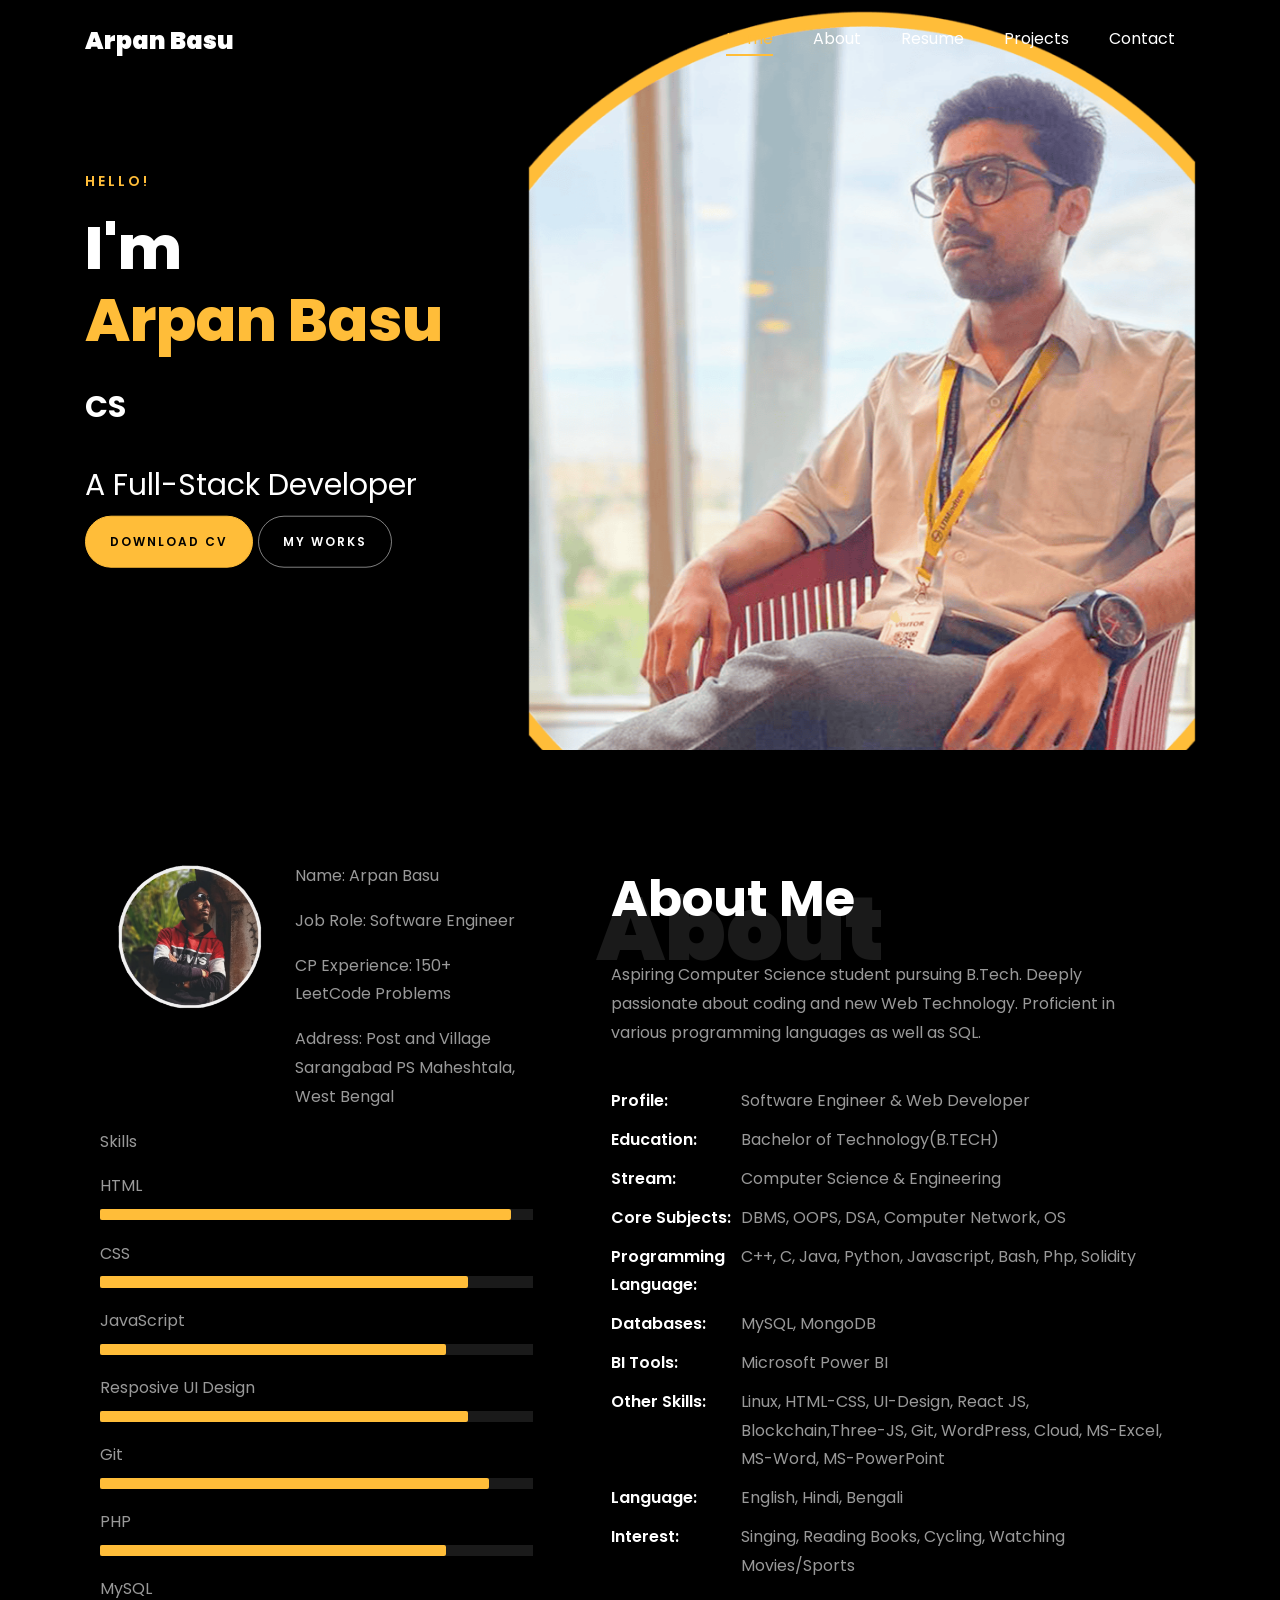
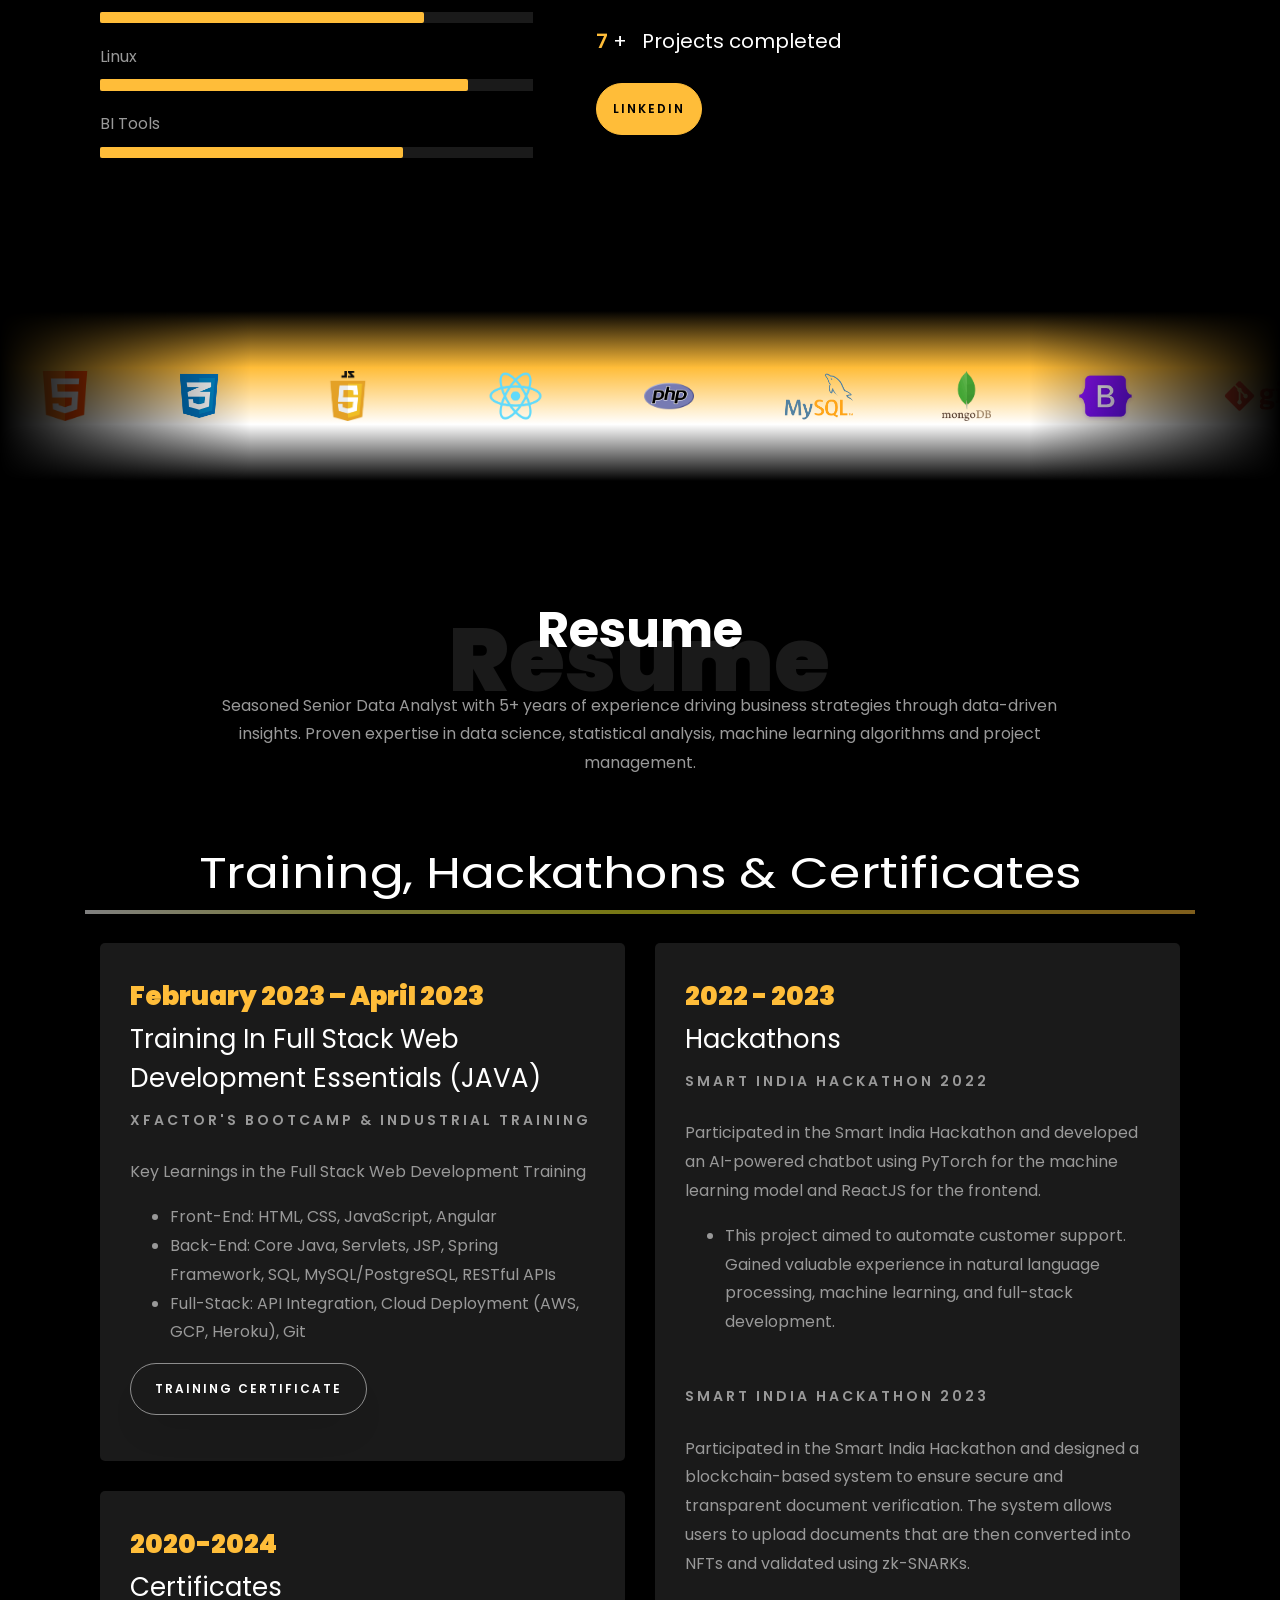
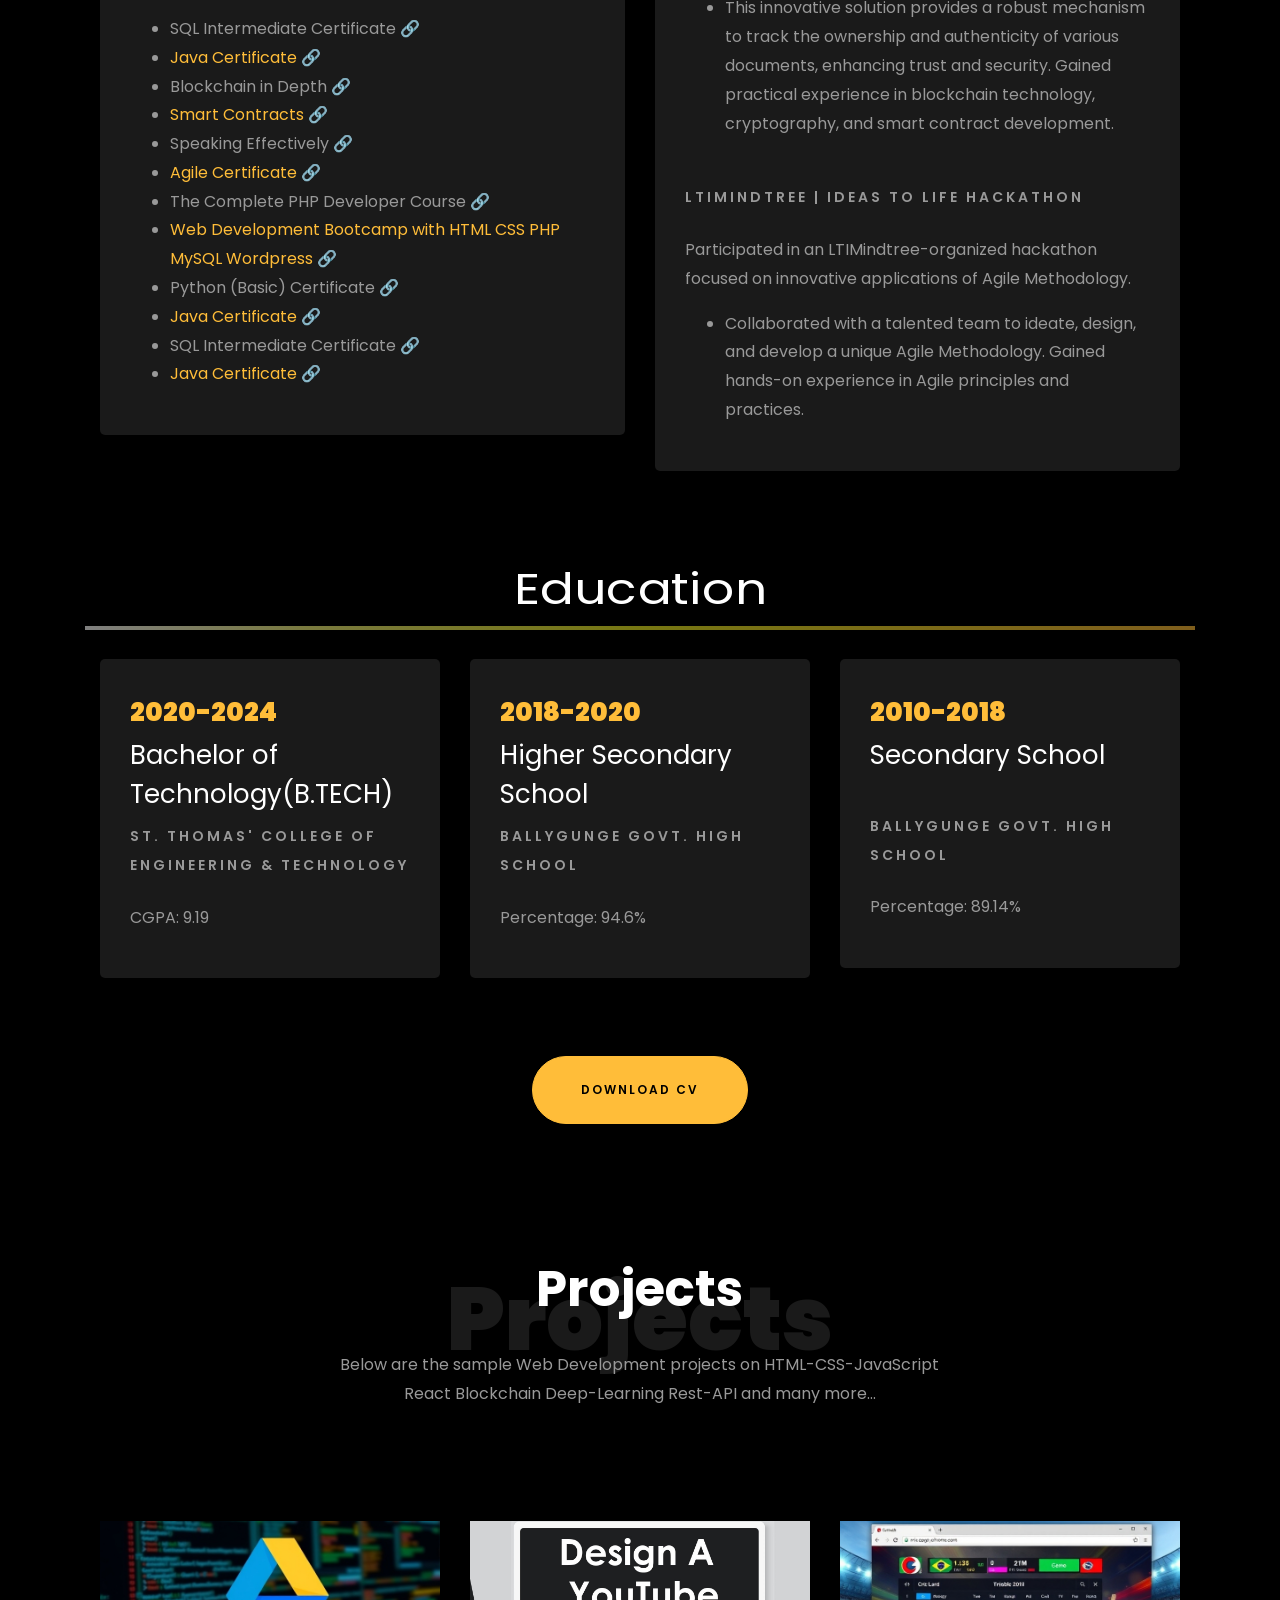
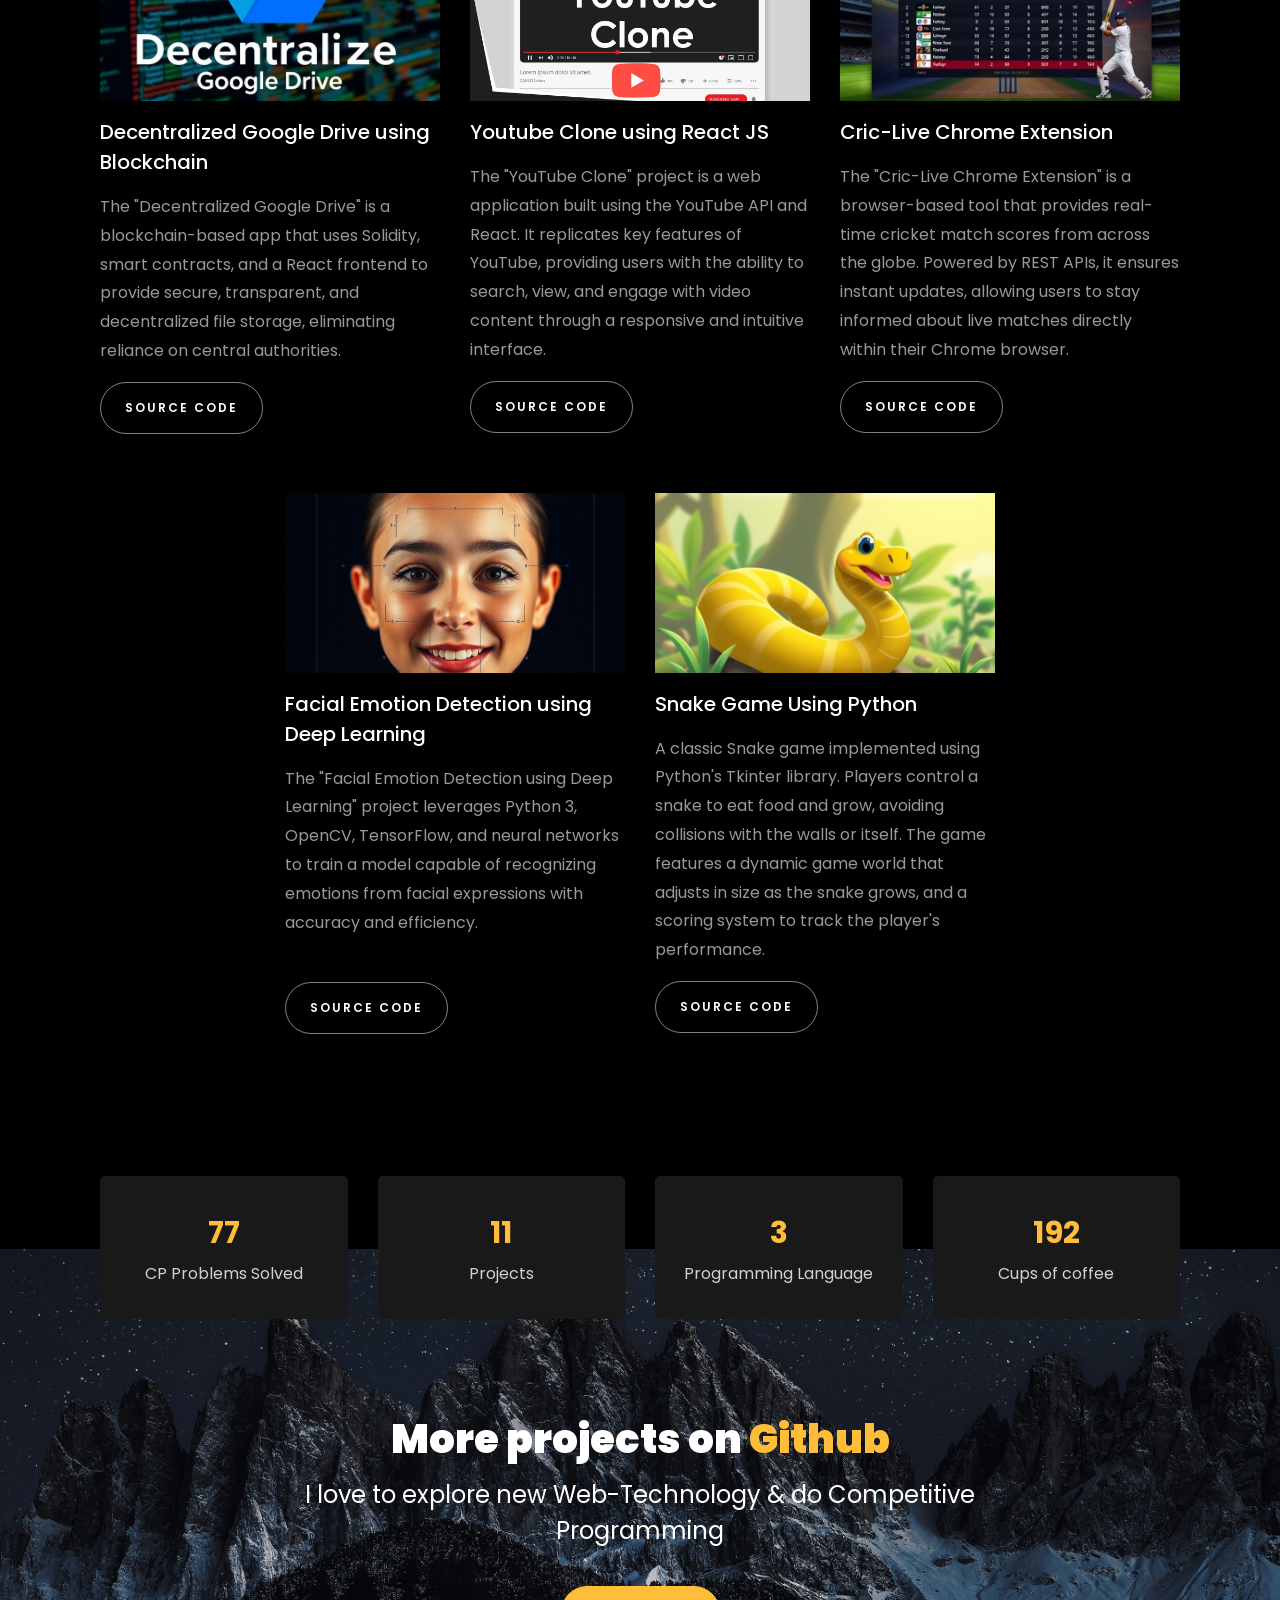
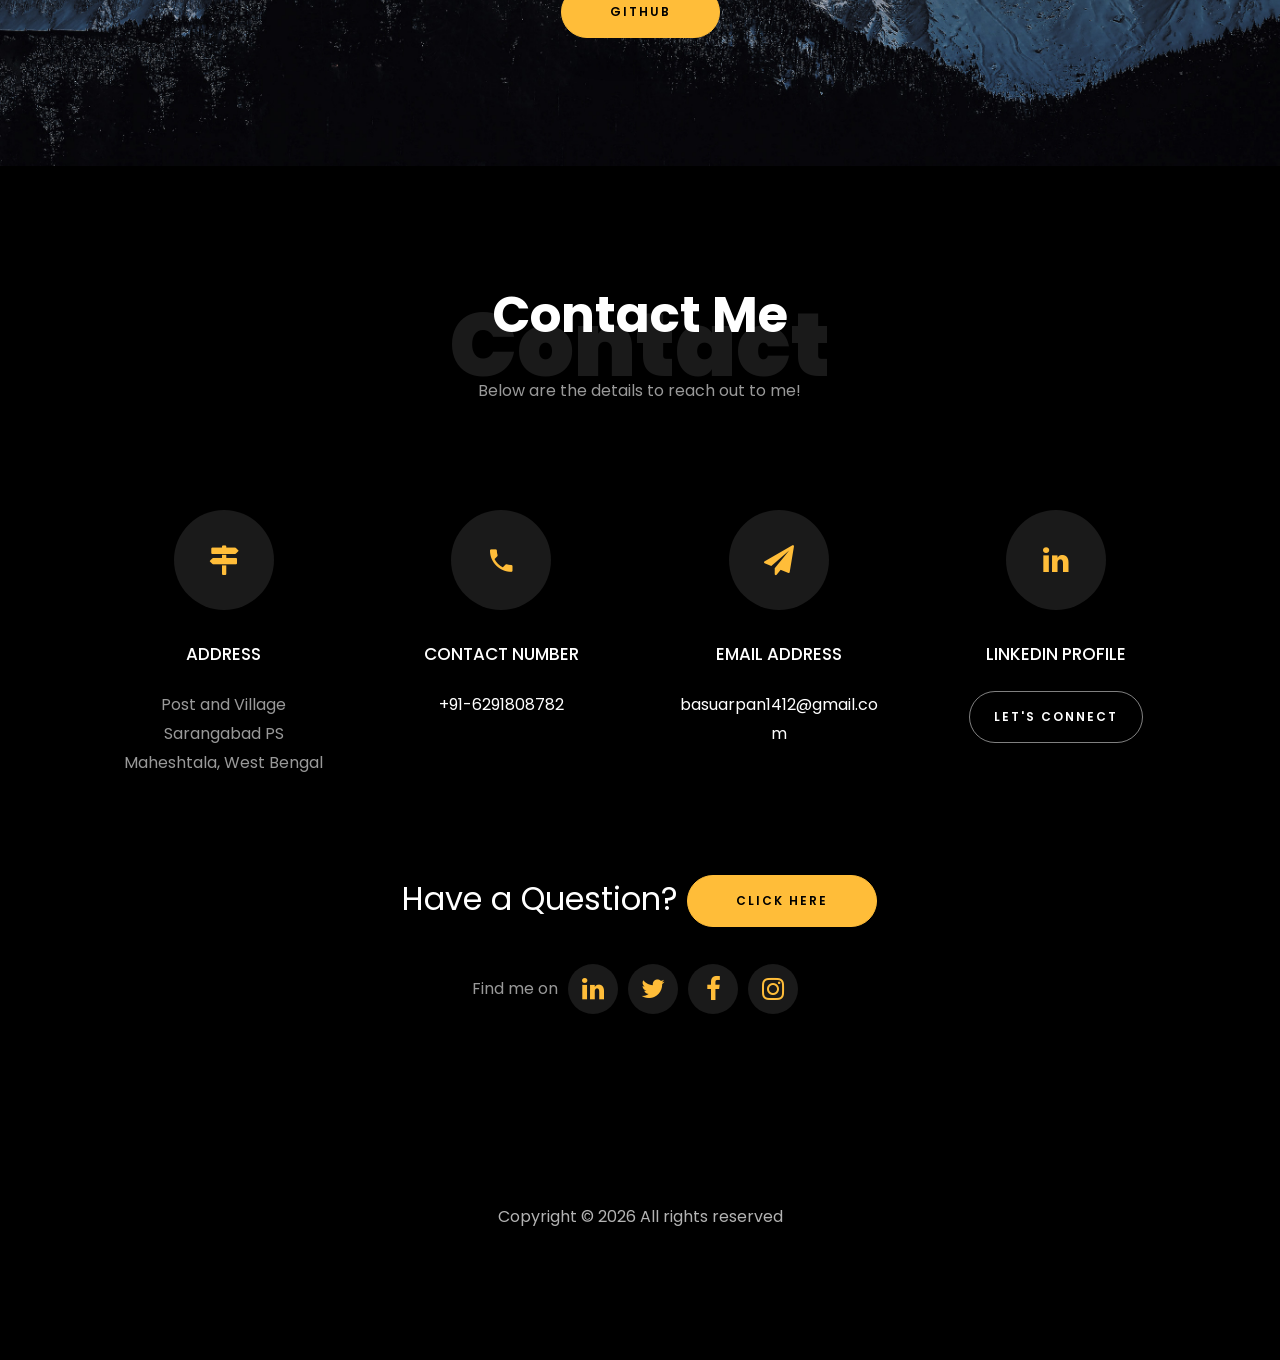
==== commit c5bdda88: "Minor Adjustment in css" ====
--- a/index.html
+++ b/index.html
@@ -145,8 +145,8 @@
 				<div class="container">
 					<div class="row d-md-flex no-gutters slider-text align-items-end justify-content-end"
 						data-scrollax-parent="true">
-						<div class="one-third js-fullheight order-md-last img"
-							style="background-image:url(images/arpan.png);">
+						<div class="img order-md-last js-fullheight one-third"
+							style="background-image:url(images/arpan.png); max-width: 100%; height: auto;">
 							<div class="overlay"></div>
 						</div>
 						<div class="one-forth d-flex  align-items-center ftco-animate"
@@ -365,53 +365,53 @@
 
 	<section class="ftco-about img ftco-section ftco-no-pb" id="about-section">
 		<!-- <div class="container"> -->
-			<div class="row">
-				<div class="logos">
-					<div class="logos-slide">
-						<img src="./logos/html.png" />
-						<img src="./logos/CSS_logo_PNG6.png" />
-						<img src="./logos/JavaScript_logo_PNG1.png" />
-						<img src="./logos/React-Logo.png" />
-						<img src="./logos/php.png" />
-						<img src="./logos/MySQL_logo_PNG1.png" />
-						<img src="./logos/MongoDB_logo_PNG7.png" />
-						<img src="./logos/bootstrap-logo-shadow.png" />
-						<img src="./logos/Git_logo_PNG2.png" />
-						<img src="./logos/Github_logo_PNG11.png" />
-						<img src="./logos/gnu-bash.png" />
-						<img src="./logos/Linux_logo_PNG1.png" />
-						<img src="./logos/blockchain.png" />
-						<img src="./logos/solidity-48.png" />
-						<img src="./logos/c-.png" />
-						<img src="./logos/icons8-c-programming-48.png" />
-						<img src="./logos/Java_logo_PNG1.png" />
-						<img src="./logos/Python_logo_PNG1.png" />
-						<img src="./logos/Microsoft_Power_BI_logo_PNG6.png" />
-					</div>
-					<div class="logos-slide">
-						<img src="./logos/html.png" />
-						<img src="./logos/CSS_logo_PNG6.png" />
-						<img src="./logos/JavaScript_logo_PNG1.png" />
-						<img src="./logos/React-Logo.png" />
-						<img src="./logos/php.png" />
-						<img src="./logos/MySQL_logo_PNG1.png" />
-						<img src="./logos/MongoDB_logo_PNG7.png" />
-						<img src="./logos/bootstrap-logo-shadow.png" />
-						<img src="./logos/Git_logo_PNG2.png" />
-						<img src="./logos/Github_logo_PNG11.png" />
-						<img src="./logos/gnu-bash.png" />
-						<img src="./logos/Linux_logo_PNG1.png" />
-						<img src="./logos/blockchain.png" />
-						<img src="./logos/solidity-48.png" />
-						<img src="./logos/c-.png" />
-						<img src="./logos/icons8-c-programming-48.png" />
-						<img src="./logos/Java_logo_PNG1.png" />
-						<img src="./logos/Python_logo_PNG1.png" />
-						<img src="./logos/Microsoft_Power_BI_logo_PNG6.png" />
-					</div>
-				</div>
-
-			</div>
+		<div class="row">
+			<div class="logos">
+				<div class="logos-slide">
+					<img src="./logos/html.png" />
+					<img src="./logos/CSS_logo_PNG6.png" />
+					<img src="./logos/JavaScript_logo_PNG1.png" />
+					<img src="./logos/React-Logo.png" />
+					<img src="./logos/php.png" />
+					<img src="./logos/MySQL_logo_PNG1.png" />
+					<img src="./logos/MongoDB_logo_PNG7.png" />
+					<img src="./logos/bootstrap-logo-shadow.png" />
+					<img src="./logos/Git_logo_PNG2.png" />
+					<img src="./logos/Github_logo_PNG11.png" />
+					<img src="./logos/gnu-bash.png" />
+					<img src="./logos/Linux_logo_PNG1.png" />
+					<img src="./logos/blockchain.png" />
+					<img src="./logos/solidity-48.png" />
+					<img src="./logos/c-.png" />
+					<img src="./logos/icons8-c-programming-48.png" />
+					<img src="./logos/Java_logo_PNG1.png" />
+					<img src="./logos/Python_logo_PNG1.png" />
+					<img src="./logos/Microsoft_Power_BI_logo_PNG6.png" />
+				</div>
+				<div class="logos-slide">
+					<img src="./logos/html.png" />
+					<img src="./logos/CSS_logo_PNG6.png" />
+					<img src="./logos/JavaScript_logo_PNG1.png" />
+					<img src="./logos/React-Logo.png" />
+					<img src="./logos/php.png" />
+					<img src="./logos/MySQL_logo_PNG1.png" />
+					<img src="./logos/MongoDB_logo_PNG7.png" />
+					<img src="./logos/bootstrap-logo-shadow.png" />
+					<img src="./logos/Git_logo_PNG2.png" />
+					<img src="./logos/Github_logo_PNG11.png" />
+					<img src="./logos/gnu-bash.png" />
+					<img src="./logos/Linux_logo_PNG1.png" />
+					<img src="./logos/blockchain.png" />
+					<img src="./logos/solidity-48.png" />
+					<img src="./logos/c-.png" />
+					<img src="./logos/icons8-c-programming-48.png" />
+					<img src="./logos/Java_logo_PNG1.png" />
+					<img src="./logos/Python_logo_PNG1.png" />
+					<img src="./logos/Microsoft_Power_BI_logo_PNG6.png" />
+				</div>
+			</div>
+
+		</div>
 		<!-- </div> -->
 	</section>
 
@@ -621,7 +621,8 @@
 				<div class="col-md-7 heading-section text-center ftco-animate">
 					<h1 class="big big-2">Projects</h1>
 					<h2 class="mb-4">Projects</h2>
-					<p>Below are the sample Web Development projects on HTML-CSS-JavaScript React Blockchain Deep-Learning Rest-API and many more...</p>
+					<p>Below are the sample Web Development projects on HTML-CSS-JavaScript React Blockchain
+						Deep-Learning Rest-API and many more...</p>
 				</div>
 			</div>
 			<div class="row d-flex">
@@ -632,11 +633,13 @@
 						</a>
 						<div class="text mt-3 float-right d-block">
 
-							<h3 class="heading"><a
-									href="https://github.com/arpanbasu1412/Decentralize-Google-Drive" target="_blank">Decentralized Google Drive using Blockchain</a></h3>
-							<p>The "Decentralized Google Drive" is a blockchain-based app that uses Solidity, smart contracts, and a React frontend to provide secure, transparent, and decentralized file storage, eliminating reliance on central authorities.</p>
+							<h3 class="heading"><a href="https://github.com/arpanbasu1412/Decentralize-Google-Drive"
+									target="_blank">Decentralized Google Drive using Blockchain</a></h3>
+							<p>The "Decentralized Google Drive" is a blockchain-based app that uses Solidity, smart
+								contracts, and a React frontend to provide secure, transparent, and decentralized file
+								storage, eliminating reliance on central authorities.</p>
 							<a href="https://github.com/arpanbasu1412/Decentralize-Google-Drive" target="_blank"
-							class="btn btn-white btn-outline-white py-3 px-4">Source Code</a>
+								class="btn btn-white btn-outline-white py-3 px-4">Source Code</a>
 						</div>
 					</div>
 				</div>
@@ -647,11 +650,13 @@
 						</a>
 						<div class="text mt-3 float-right d-block">
 
-							<h3 class="heading"><a
-									href="https://github.com/arpanbasu1412/youtube-clone" target="_blank">Youtube Clone using React JS</a></h3>
-							<p>The "YouTube Clone" project is a web application built using the YouTube API and React. It replicates key features of YouTube, providing users with the ability to search, view, and engage with video content through a responsive and intuitive interface.</p>
+							<h3 class="heading"><a href="https://github.com/arpanbasu1412/youtube-clone"
+									target="_blank">Youtube Clone using React JS</a></h3>
+							<p>The "YouTube Clone" project is a web application built using the YouTube API and React.
+								It replicates key features of YouTube, providing users with the ability to search, view,
+								and engage with video content through a responsive and intuitive interface.</p>
 							<a href="https://github.com/arpanbasu1412/youtube-clone" target="_blank"
-							class="btn btn-white btn-outline-white py-3 px-4">Source Code</a>
+								class="btn btn-white btn-outline-white py-3 px-4">Source Code</a>
 						</div>
 					</div>
 				</div>
@@ -662,12 +667,14 @@
 						</a>
 						<div class="text mt-3 float-right d-block">
 
-							<h3 class="heading"><a
-									href="https://github.com/arpanbasu1412/cric-live-chrome-extension" target="_blank">Cric-Live Chrome Extension</a></h3>
-							<p>The "Cric-Live Chrome Extension" is a browser-based tool that provides real-time cricket match scores from across the globe. Powered by REST APIs, it ensures instant updates, allowing users to stay informed about live matches directly within their Chrome browser.
+							<h3 class="heading"><a href="https://github.com/arpanbasu1412/cric-live-chrome-extension"
+									target="_blank">Cric-Live Chrome Extension</a></h3>
+							<p>The "Cric-Live Chrome Extension" is a browser-based tool that provides real-time cricket
+								match scores from across the globe. Powered by REST APIs, it ensures instant updates,
+								allowing users to stay informed about live matches directly within their Chrome browser.
 							</p>
 							<a href="https://github.com/arpanbasu1412/cric-live-chrome-extension" target="_blank"
-							class="btn btn-white btn-outline-white py-3 px-4">Source Code</a>
+								class="btn btn-white btn-outline-white py-3 px-4">Source Code</a>
 						</div>
 					</div>
 				</div>
@@ -684,11 +691,14 @@
 						<div class="text mt-3 float-right d-block">
 
 							<h3 class="heading"><a target="_blank"
-									href="https://github.com/arpanbasu1412/Face-Detection-Vanilla-JavaScript">Facial Emotion Detection using Deep Learning</a></h3>
-							<p>The "Facial Emotion Detection using Deep Learning" project leverages Python 3, OpenCV, TensorFlow, and neural networks to train a model capable of recognizing emotions from facial expressions with accuracy and efficiency.</p>
+									href="https://github.com/arpanbasu1412/Face-Detection-Vanilla-JavaScript">Facial
+									Emotion Detection using Deep Learning</a></h3>
+							<p>The "Facial Emotion Detection using Deep Learning" project leverages Python 3, OpenCV,
+								TensorFlow, and neural networks to train a model capable of recognizing emotions from
+								facial expressions with accuracy and efficiency.</p>
 							<br>
 							<a href="https://github.com/arpanbasu1412/Face-Detection-Vanilla-JavaScript" target="_blank"
-							class="btn btn-white btn-outline-white py-3 px-4">Source Code</a>
+								class="btn btn-white btn-outline-white py-3 px-4">Source Code</a>
 						</div>
 					</div>
 				</div>
@@ -699,11 +709,14 @@
 						</a>
 						<div class="text mt-3 float-right d-block">
 
-							<h3 class="heading"><a
-									href="https://github.com/arpanbasu1412/Python-GUI" target="_blank">Snake Game Using Python</a></h3>
-							<p>A classic Snake game implemented using Python's Tkinter library. Players control a snake to eat food and grow, avoiding collisions with the walls or itself. The game features a dynamic game world that adjusts in size as the snake grows, and a scoring system to track the player's performance.</p>
+							<h3 class="heading"><a href="https://github.com/arpanbasu1412/Python-GUI"
+									target="_blank">Snake Game Using Python</a></h3>
+							<p>A classic Snake game implemented using Python's Tkinter library. Players control a snake
+								to eat food and grow, avoiding collisions with the walls or itself. The game features a
+								dynamic game world that adjusts in size as the snake grows, and a scoring system to
+								track the player's performance.</p>
 							<a href="https://github.com/arpanbasu1412/Python-GUI" target="_blank"
-							class="btn btn-white btn-outline-white py-3 px-4">Source Code</a>
+								class="btn btn-white btn-outline-white py-3 px-4">Source Code</a>
 						</div>
 					</div>
 				</div>
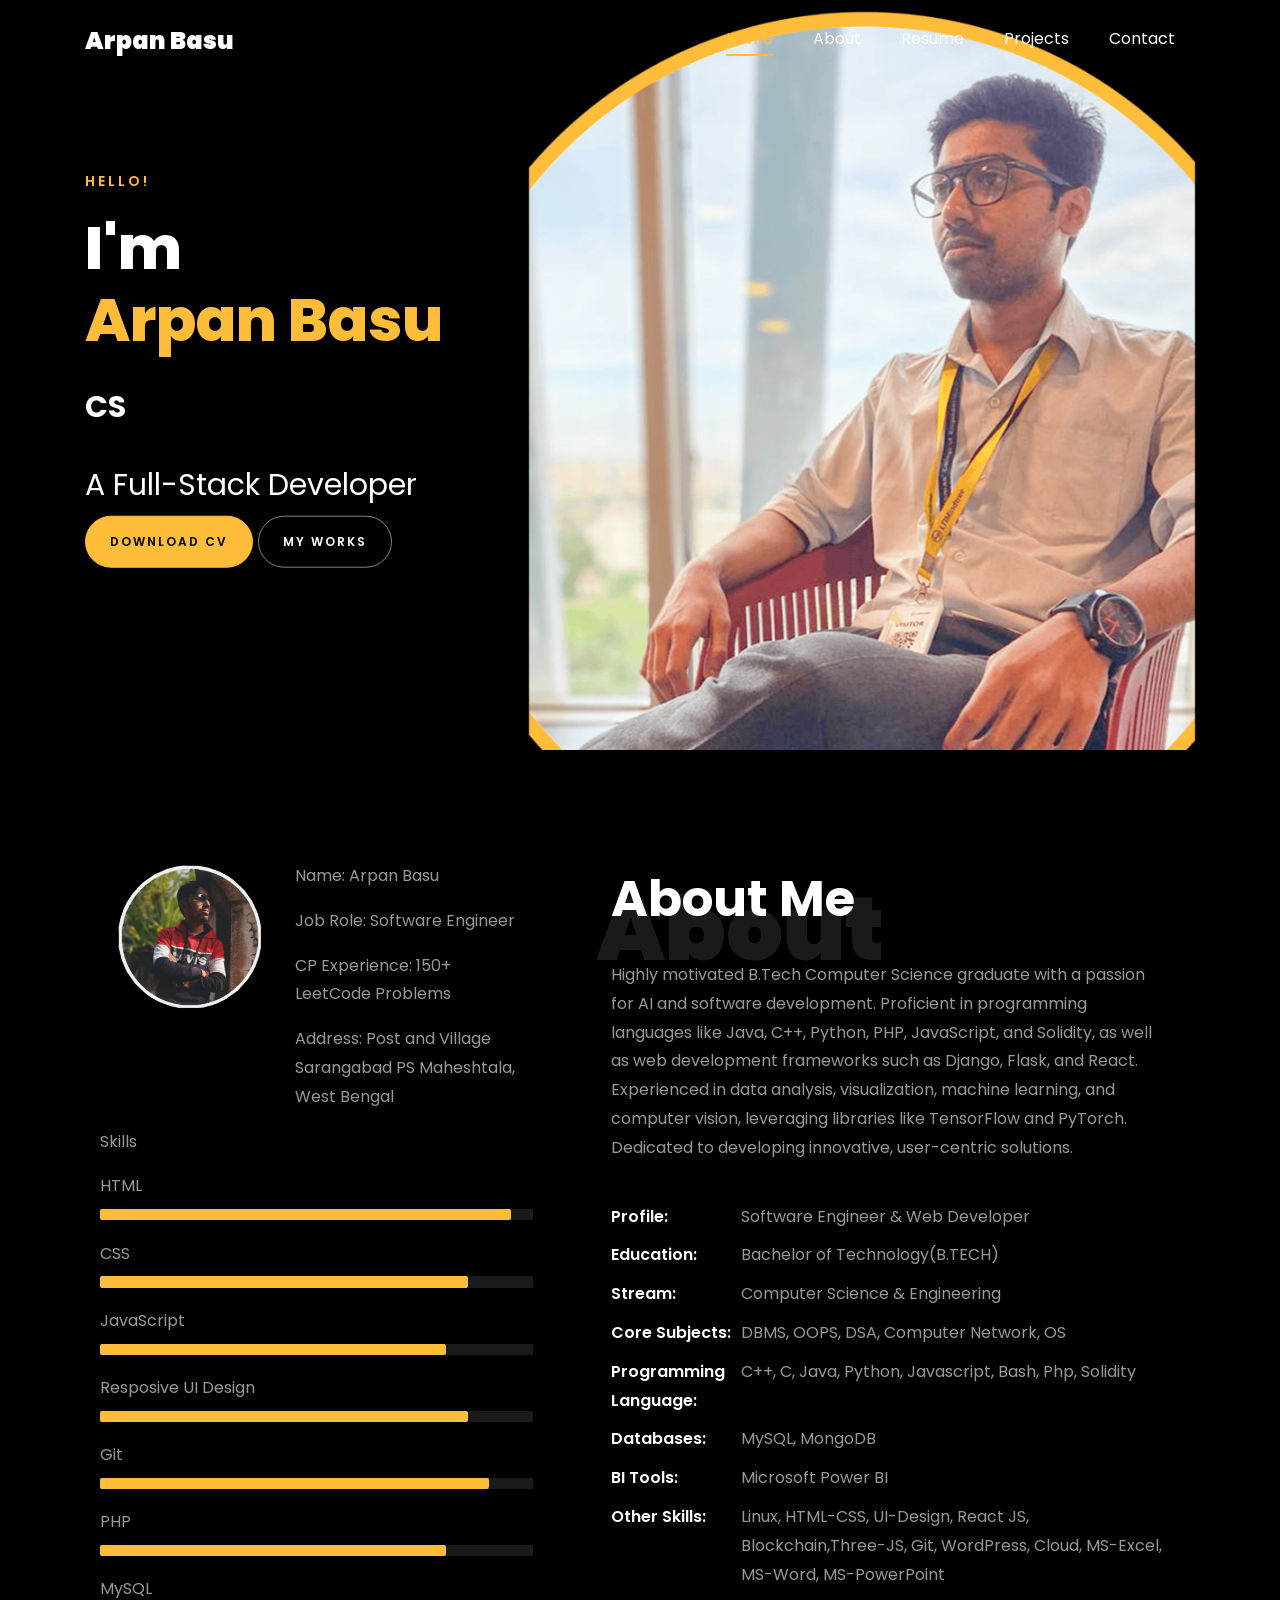
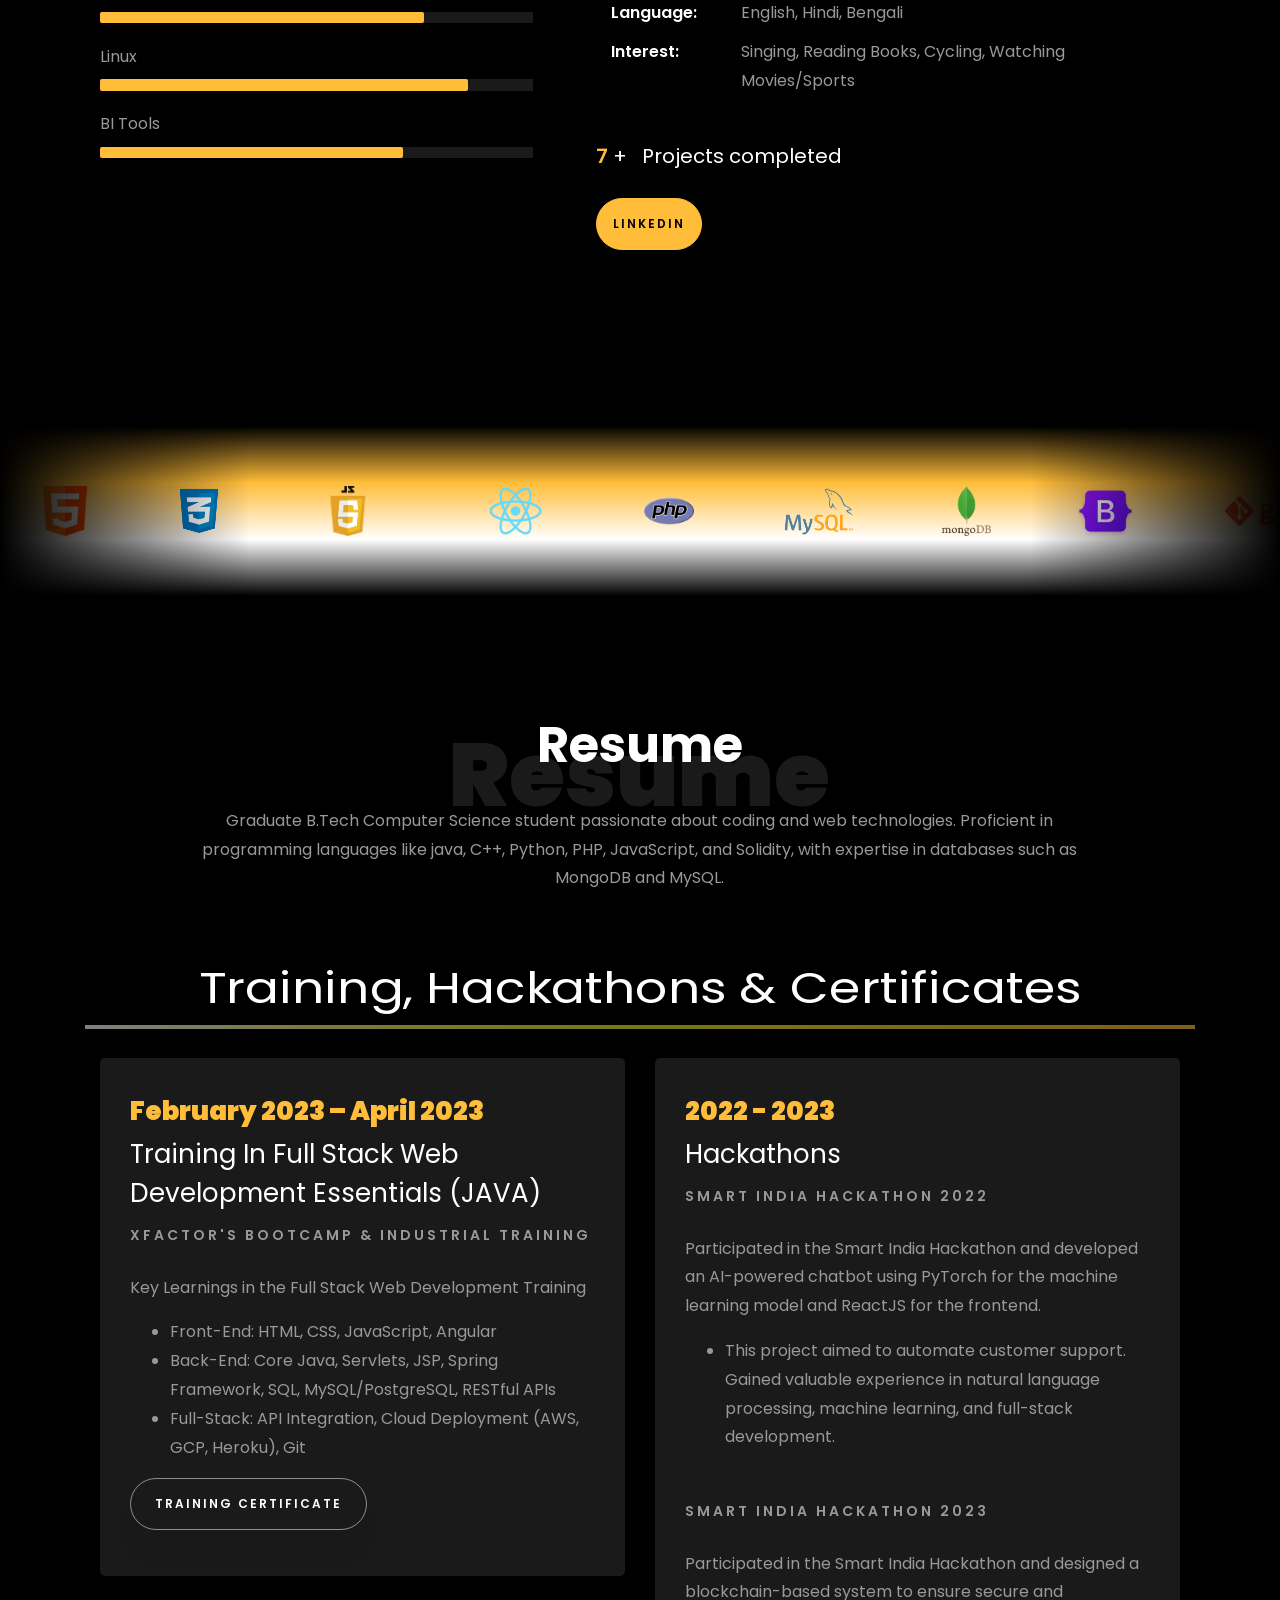
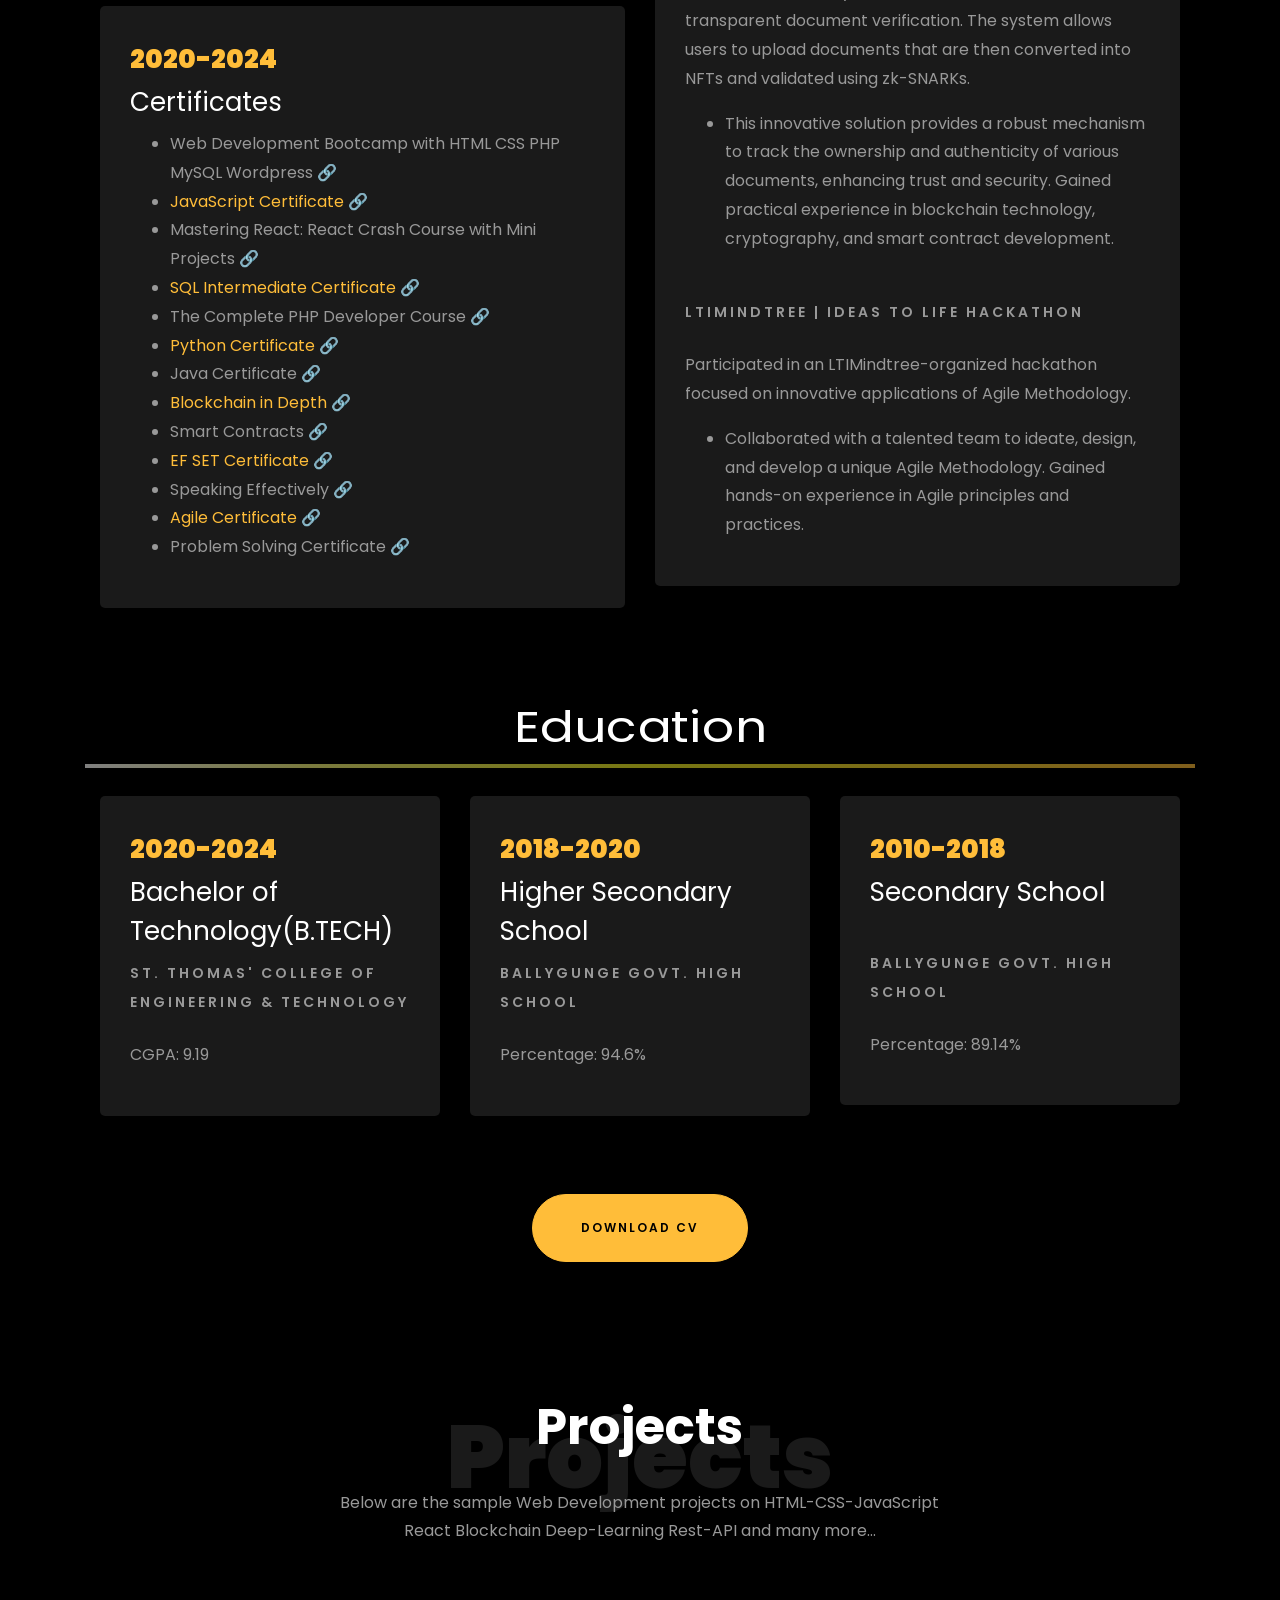
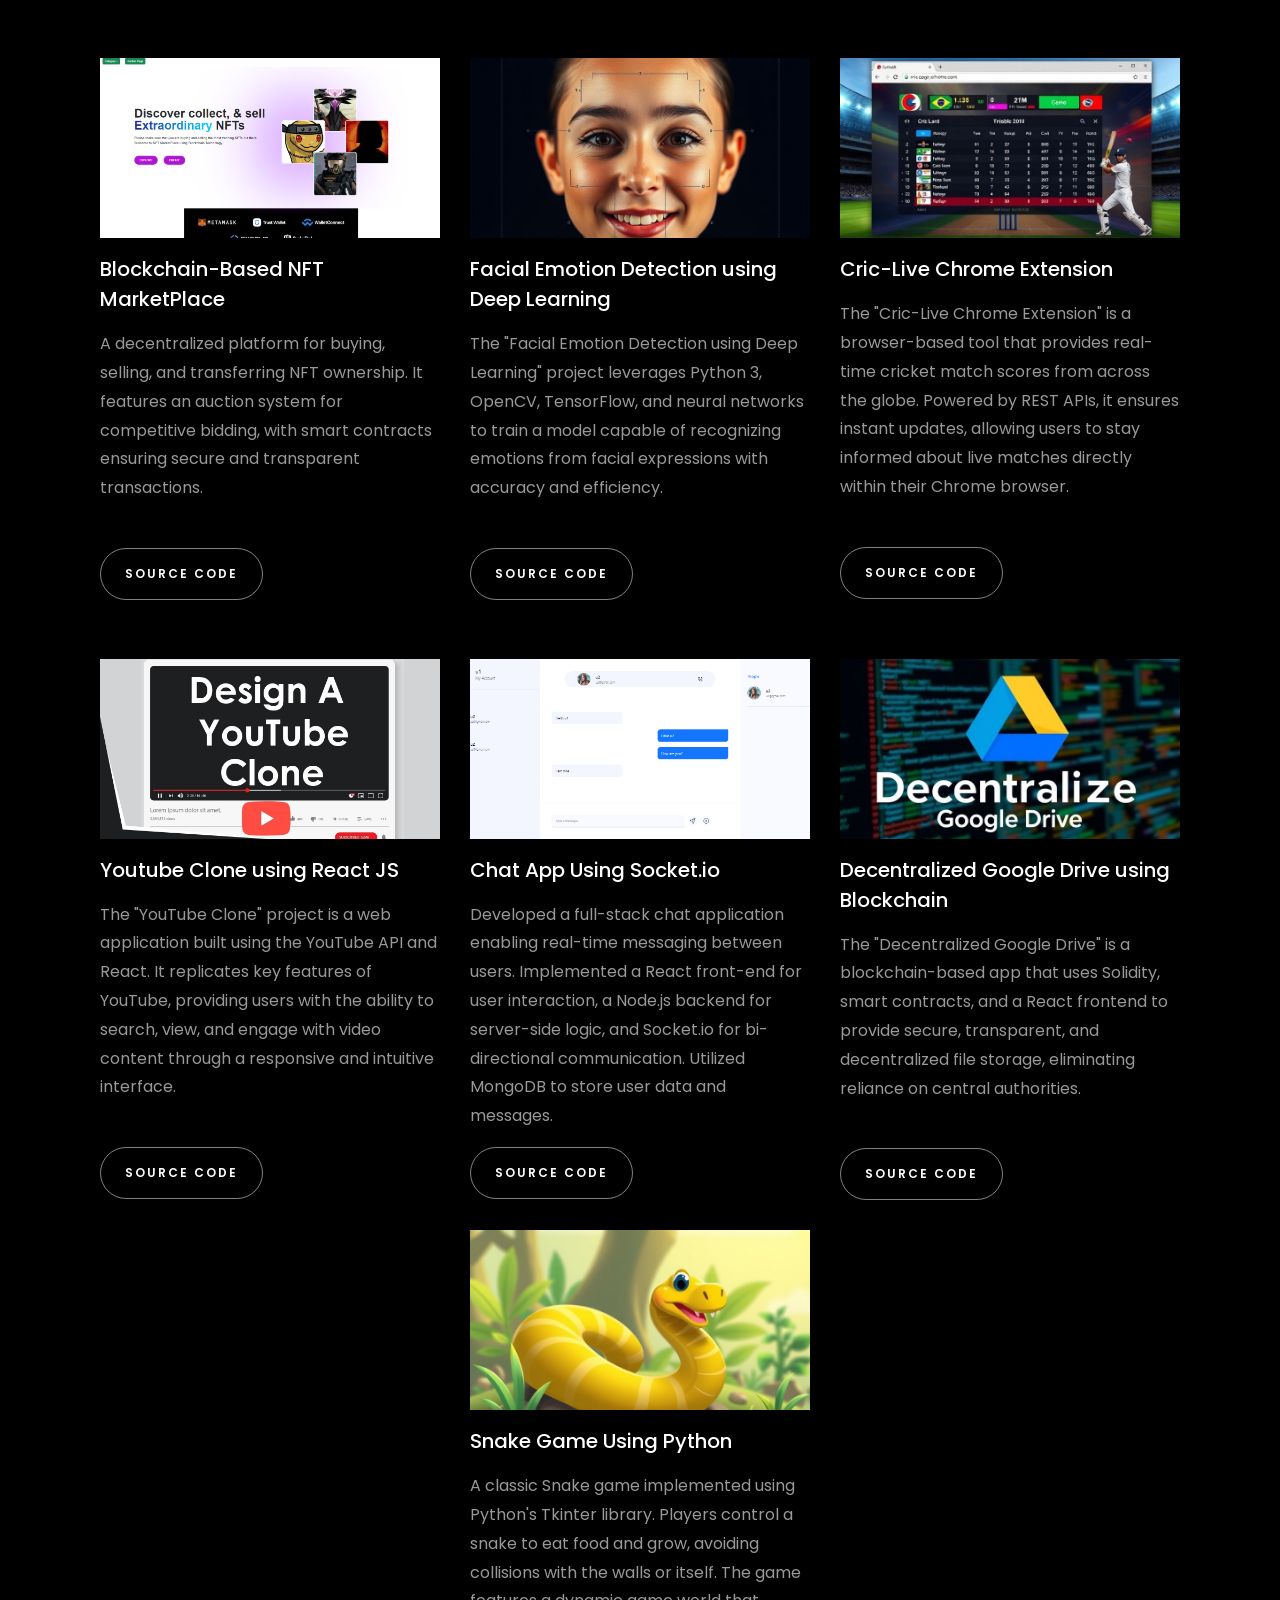
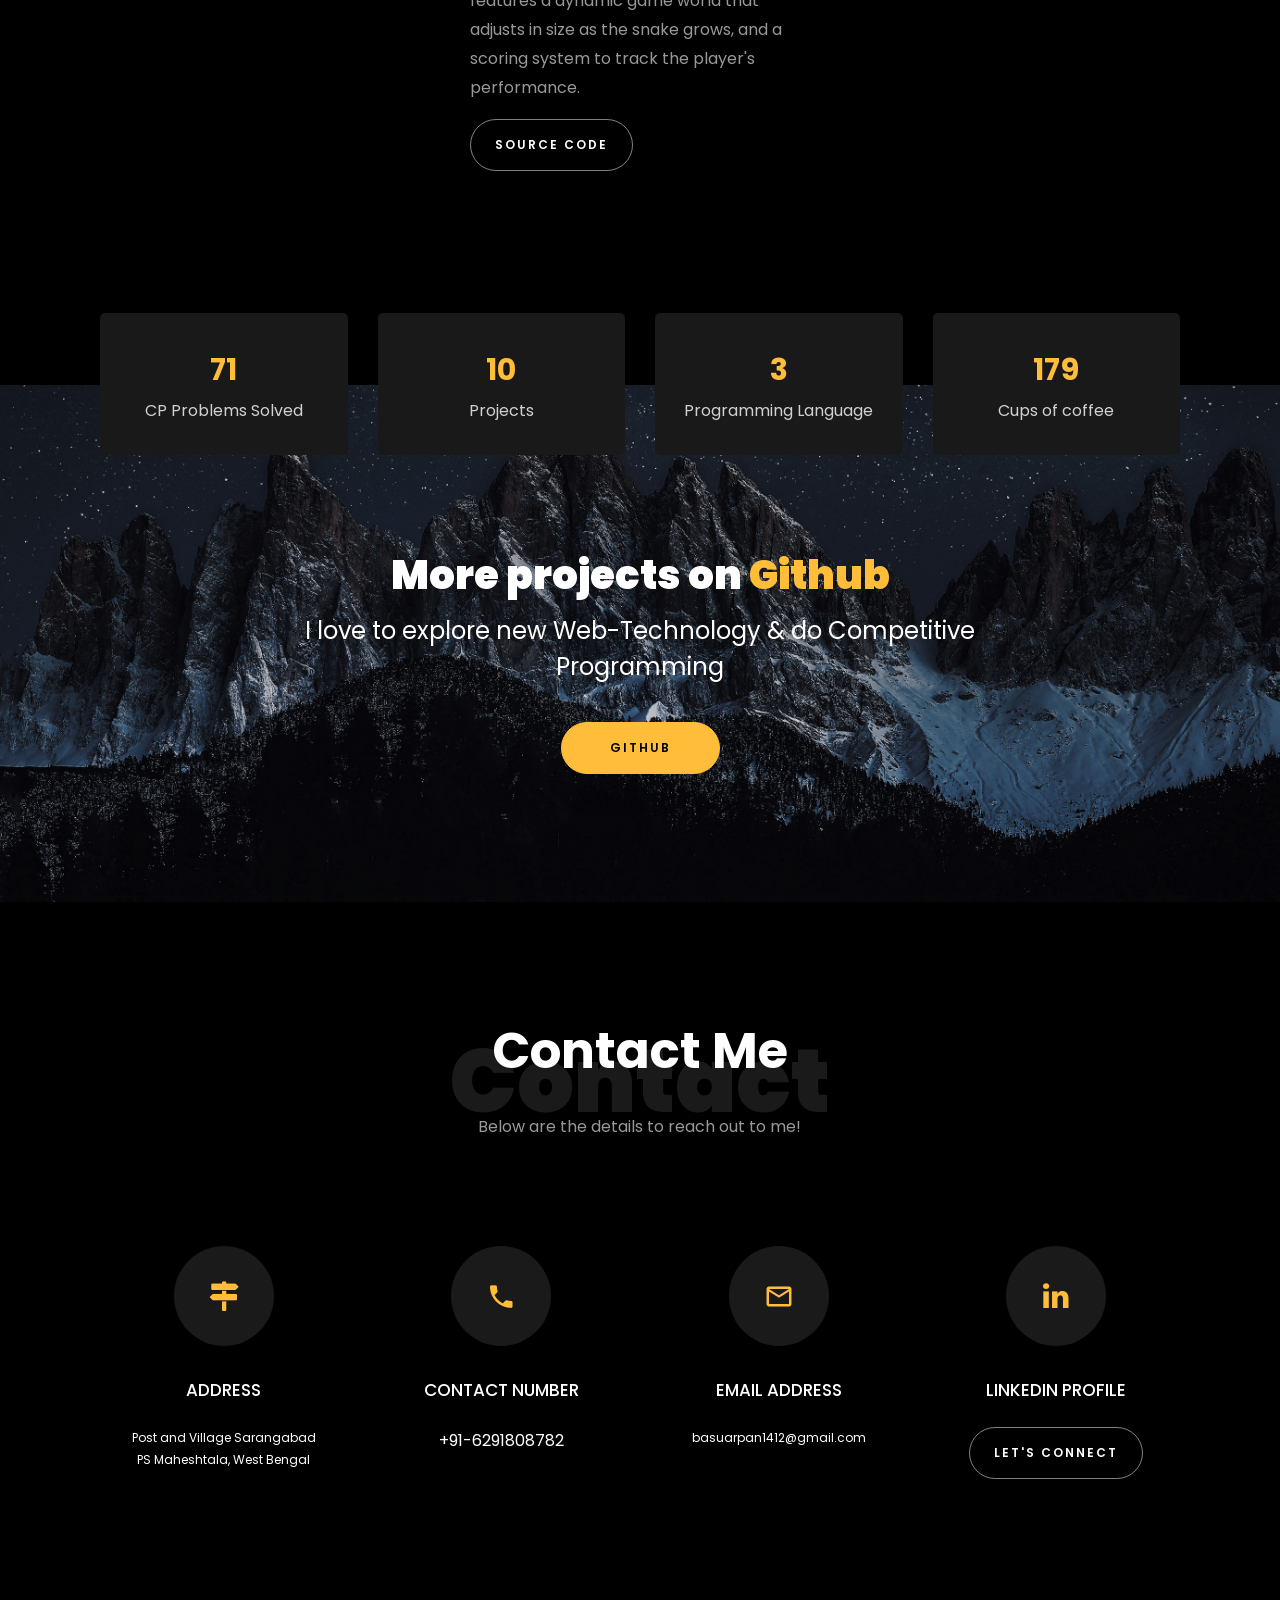
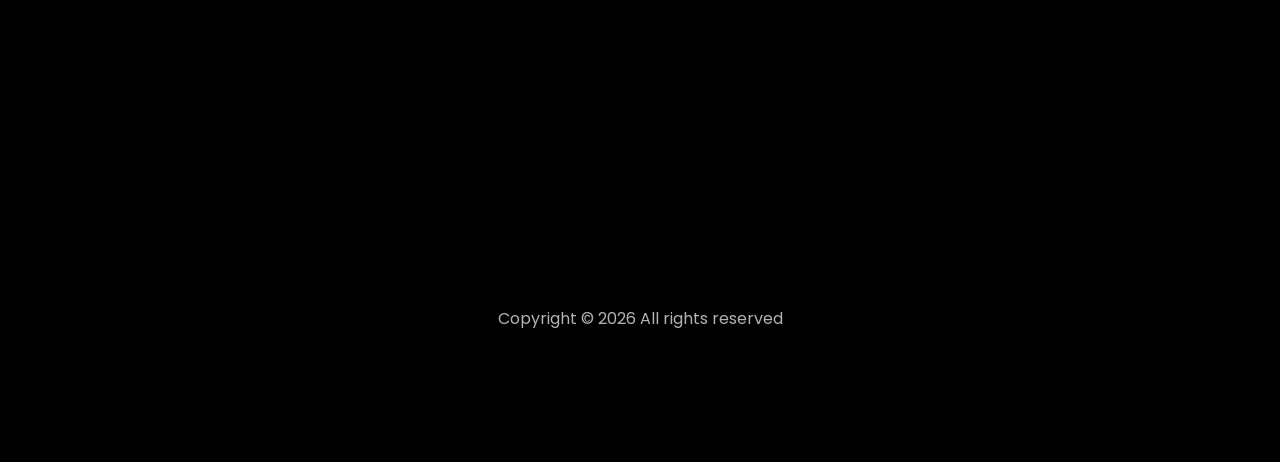
==== commit 759a57da: "Some Final Changes" ====
--- a/index.html
+++ b/index.html
@@ -149,6 +149,10 @@
 							style="background-image:url(images/arpan.png); max-width: 100%; height: auto;">
 							<div class="overlay"></div>
 						</div>
+						<!-- <div class="home-img">
+							<img src="images/arpan.png" alt="">
+							<div class="overlay"></div>
+						</div> -->
 						<div class="one-forth d-flex  align-items-center ftco-animate"
 							data-scrollax=" properties: { translateY: '70%' }">
 							<div class="text">
@@ -318,8 +322,12 @@
 								<h1 class="big">About</h1>
 								<h2 class="mb-4">About Me</h2>
 
-								<p>Aspiring Computer Science student pursuing B.Tech. Deeply passionate about coding and
-									new Web Technology. Proficient in various programming languages as well as SQL.</p>
+								<p>Highly motivated B.Tech Computer Science graduate with a passion for AI and software
+									development. Proficient in programming languages like Java, C++, Python, PHP,
+									JavaScript, and Solidity, as well as web development frameworks such as Django,
+									Flask, and React. Experienced in data analysis, visualization, machine learning, and
+									computer vision, leveraging libraries like TensorFlow and PyTorch. Dedicated to
+									developing innovative, user-centric solutions.</p>
 								<ul class="about-info mt-4 px-md-0 px-2">
 									<li class="d-flex"><span>Profile:</span> <span>Software Engineer & Web Developer
 										</span></li>
@@ -422,9 +430,9 @@
 				<div class="col-md-10 heading-section text-center ftco-animate">
 					<h1 class="big big-2">Resume</h1>
 					<h2 class="mb-4">Resume</h2>
-					<p>Seasoned Senior Data Analyst with 5+ years of experience driving business strategies through
-						data-driven insights. Proven expertise in data science, statistical analysis, machine learning
-						algorithms and project management.</p>
+					<p>Graduate B.Tech Computer Science student passionate about coding and web technologies. Proficient
+						in programming languages like java, C++, Python, PHP, JavaScript, and Solidity, with expertise
+						in databases such as MongoDB and MySQL.</p>
 				</div>
 			</div>
 
@@ -461,43 +469,40 @@
 							helps top 100 global brands. -->
 						<ul>
 							<li><a class="white"
-									href="https://drive.google.com/file/d/1_NkDSTab1Zr3FXeTdHPrjhf4FtGz3rZu/view"
+									href="https://www.udemy.com/certificate/UC-8b290df3-2788-4eae-a60a-9b78e947b56e/"
+									target="_blank">Web Development Bootcamp with HTML CSS PHP MySQL Wordpress
+									&#128279</a></li>
+							<li><a class="yellow" href="https://www.hackerrank.com/certificates/057767833b64"
+									target="_blank">JavaScript Certificate &#128279</a></li>
+							<li><a class="white"
+									href="https://www.udemy.com/certificate/UC-32c80ae0-6cc5-4d2f-a909-be00ea4ab08b/"
+									target="_blank">Mastering React: React Crash Course with Mini Projects &#128279</a>
+							</li>
+							<li><a class="yellow" href="https://www.hackerrank.com/certificates/cf7d78cd130e"
 									target="_blank">SQL Intermediate Certificate &#128279</a></li>
+							<li><a class="white"
+									href="https://www.udemy.com/certificate/UC-462356e3-7c53-4f56-9d10-62c749d72db9/"
+									target="_blank">The Complete PHP Developer Course &#128279</a></li>
+							<li><a class="yellow" href="https://www.hackerrank.com/certificates/3be2913e5886"
+									target="_blank">Python Certificate &#128279</a></li>
+							<li><a class="white" href="https://www.hackerrank.com/certificates/80e408a1c861"
+									target="_blank">Java Certificate &#128279</a></li>
 							<li><a class="yellow"
-									href="https://drive.google.com/file/d/1_NkDSTab1Zr3FXeTdHPrjhf4FtGz3rZu/view"
-									target="_blank">Java Certificate &#128279</a></li>
+									href="https://drive.google.com/file/d/1j58zaNK5kv0-nr6CEfEopYNF8Z5OwX6p/view"
+									target="_blank">Blockchain in Depth &#128279</a></li>
 							<li><a class="white"
-									href="https://drive.google.com/file/d/1_NkDSTab1Zr3FXeTdHPrjhf4FtGz3rZu/view"
-									target="_blank">Blockchain in Depth &#128279</a></li>
-							<li><a class="yellow"
-									href="https://drive.google.com/file/d/1_NkDSTab1Zr3FXeTdHPrjhf4FtGz3rZu/view"
+									href="https://drive.google.com/file/d/1lb7jVJpR-AeH_XPy4d60bEfjfidsaG5Y/view"
 									target="_blank">Smart Contracts &#128279</a></li>
+							<li><a class="yellow" href="https://cert.efset.org/wgz2Eh" target="_blank">EF SET
+									Certificate &#128279</a></li>
 							<li><a class="white"
-									href="https://drive.google.com/file/d/1_NkDSTab1Zr3FXeTdHPrjhf4FtGz3rZu/view"
+									href="https://drive.google.com/file/d/1wf2W_VYcIWS80hOuUzReiHD1P6FKXOXk/view"
 									target="_blank">Speaking Effectively &#128279</a></li>
 							<li><a class="yellow"
-									href="https://drive.google.com/file/d/1_NkDSTab1Zr3FXeTdHPrjhf4FtGz3rZu/view"
+									href="https://drive.google.com/file/d/1_T1wpKeU2Qzl2VNZaoMChJeL83OImG5D/view"
 									target="_blank">Agile Certificate &#128279</a></li>
-							<li><a class="white"
-									href="https://drive.google.com/file/d/1_NkDSTab1Zr3FXeTdHPrjhf4FtGz3rZu/view"
-									target="_blank">The Complete PHP Developer Course &#128279</a></li>
-							<li><a class="yellow"
-									href="https://drive.google.com/file/d/1_NkDSTab1Zr3FXeTdHPrjhf4FtGz3rZu/view"
-									target="_blank">Web Development Bootcamp with HTML CSS PHP MySQL Wordpress
-									&#128279</a></li>
-							<li><a class="white"
-									href="https://drive.google.com/file/d/1_NkDSTab1Zr3FXeTdHPrjhf4FtGz3rZu/view"
-									target="_blank">Python (Basic) Certificate &#128279</a></li>
-
-							<li><a class="yellow"
-									href="https://drive.google.com/file/d/1_NkDSTab1Zr3FXeTdHPrjhf4FtGz3rZu/view"
-									target="_blank">Java Certificate &#128279</a></li>
-							<li><a class="white"
-									href="https://drive.google.com/file/d/1_NkDSTab1Zr3FXeTdHPrjhf4FtGz3rZu/view"
-									target="_blank">SQL Intermediate Certificate &#128279</a></li>
-							<li><a class="yellow"
-									href="https://drive.google.com/file/d/1_NkDSTab1Zr3FXeTdHPrjhf4FtGz3rZu/view"
-									target="_blank">Java Certificate &#128279</a></li>
+							<li><a class="white" href="https://www.hackerrank.com/certificates/f3805698508a"
+									target="_blank">Problem Solving Certificate &#128279</a></li>
 						</ul>
 						</p>
 					</div>
@@ -625,63 +630,60 @@
 						Deep-Learning Rest-API and many more...</p>
 				</div>
 			</div>
+			<!-- tabs -->
+			<!-- <div class="tabs-container">
+				<div class="tabs">
+					<div class="tab-item active" data-target="all">All</div>
+					<div class="tab-item" data-target="web-app">Web App</div>
+					<div class="tab-item" data-target="mobile-app">Mobile App</div>
+					<div class="tab-item" data-target="ai-ml">AI/ML</div>
+					<div class="tab-item" data-target="tab-5">Tab 5</div>
+					<div class="tab-item" data-target="tab-6">Tab 6</div>
+					<div class="tab-item" data-target="tab-7">Tab 7</div>
+					<div class="tab-item" data-target="tab-8">Tab 8</div>
+					<div class="tab-item" data-target="tab-9">Tab 9</div>
+					<div class="tab-item" data-target="tab-9">Tab 9</div>
+					<div class="tab-item" data-target="tab-9">Tab 9</div>
+					<div class="tab-item" data-target="tab-9">Tab 9</div>
+					<div class="tab-item" data-target="tab-10">Tab 10</div>
+				</div>
+			</div> -->
+
+			<!-- <div class="tab-content"> -->
+				<!-- <div class="content-item all"></div> -->
+				<!-- <div class="content-item web-app">Web App projects are shown here.</div>
+				<div class="content-item mobile-app">Mobile App projects are shown here.</div>
+				<div class="content-item ai-ml">AI/ML projects are shown here.</div>
+				<div class="content-item tab-5">Tab 5 content goes here.</div>
+				<div class="content-item tab-6">Tab 6 content goes here.</div>
+				<div class="content-item tab-7">Tab 7 content goes here.</div>
+				<div class="content-item tab-8">Tab 8 content goes here.</div>
+				<div class="content-item tab-9">Tab 9 content goes here.</div>
+				<div class="content-item tab-10">Tab 10 content goes here.</div>
+			</div> -->
+
+
+
+			<!-- tabs -->
 			<div class="row d-flex">
 				<div class="col-md-4 d-flex ftco-animate">
 					<div class="blog-entry justify-content-end">
-						<a href="https://github.com/arpanbasu1412/Decentralize-Google-Drive" target="_blank"
-							class="block-20 zoom-effect" style="background-image: url('images/drive.jpg');">
+						<a href="https://github.com/arpanbasu1412/final-year-project" target="_blank"
+							class="block-20 zoom-effect" style="background-image: url('images/NFT_marketplace.png');">
 						</a>
 						<div class="text mt-3 float-right d-block">
 
-							<h3 class="heading"><a href="https://github.com/arpanbasu1412/Decentralize-Google-Drive"
-									target="_blank">Decentralized Google Drive using Blockchain</a></h3>
-							<p>The "Decentralized Google Drive" is a blockchain-based app that uses Solidity, smart
-								contracts, and a React frontend to provide secure, transparent, and decentralized file
-								storage, eliminating reliance on central authorities.</p>
-							<a href="https://github.com/arpanbasu1412/Decentralize-Google-Drive" target="_blank"
+							<h3 class="heading"><a href="https://github.com/arpanbasu1412/final-year-project"
+									target="_blank">Blockchain-Based NFT MarketPlace</a></h3>
+							<p>A decentralized platform for buying, selling, and transferring NFT ownership. It features
+								an auction system for competitive bidding, with smart contracts ensuring secure and
+								transparent transactions.</p>
+								<br>
+							<a href="https://github.com/arpanbasu1412/final-year-project" target="_blank"
 								class="btn btn-white btn-outline-white py-3 px-4">Source Code</a>
 						</div>
 					</div>
 				</div>
-				<div class="col-md-4 d-flex ftco-animate">
-					<div class="blog-entry justify-content-end">
-						<a href="https://github.com/arpanbasu1412/youtube-clone" target="_blank"
-							class="block-20 zoom-effect" style="background-image: url('images/Youtube-clone.jpg');">
-						</a>
-						<div class="text mt-3 float-right d-block">
-
-							<h3 class="heading"><a href="https://github.com/arpanbasu1412/youtube-clone"
-									target="_blank">Youtube Clone using React JS</a></h3>
-							<p>The "YouTube Clone" project is a web application built using the YouTube API and React.
-								It replicates key features of YouTube, providing users with the ability to search, view,
-								and engage with video content through a responsive and intuitive interface.</p>
-							<a href="https://github.com/arpanbasu1412/youtube-clone" target="_blank"
-								class="btn btn-white btn-outline-white py-3 px-4">Source Code</a>
-						</div>
-					</div>
-				</div>
-				<div class="col-md-4 d-flex ftco-animate">
-					<div class="blog-entry">
-						<a href="https://github.com/arpanbasu1412/cric-live-chrome-extension" target="_blank"
-							class="block-20 zoom-effect" style="background-image: url('images/cric-live.jpg');">
-						</a>
-						<div class="text mt-3 float-right d-block">
-
-							<h3 class="heading"><a href="https://github.com/arpanbasu1412/cric-live-chrome-extension"
-									target="_blank">Cric-Live Chrome Extension</a></h3>
-							<p>The "Cric-Live Chrome Extension" is a browser-based tool that provides real-time cricket
-								match scores from across the globe. Powered by REST APIs, it ensures instant updates,
-								allowing users to stay informed about live matches directly within their Chrome browser.
-							</p>
-							<a href="https://github.com/arpanbasu1412/cric-live-chrome-extension" target="_blank"
-								class="btn btn-white btn-outline-white py-3 px-4">Source Code</a>
-						</div>
-					</div>
-				</div>
-			</div>
-			<br>
-			<!-- added justify-content-center to center align the last two projects -->
-			<div class="row d-flex justify-content-center">
 				<div class="col-md-4 d-flex ftco-animate">
 					<div class="blog-entry justify-content-end">
 						<a href="https://github.com/arpanbasu1412/Face-Detection-Vanilla-JavaScript" target="_blank"
@@ -702,6 +704,84 @@
 						</div>
 					</div>
 				</div>
+
+				<div class="col-md-4 d-flex ftco-animate">
+					<div class="blog-entry">
+						<a href="https://github.com/arpanbasu1412/cric-live-chrome-extension" target="_blank"
+							class="block-20 zoom-effect" style="background-image: url('images/cric-live.jpg');">
+						</a>
+						<div class="text mt-3 float-right d-block">
+
+							<h3 class="heading"><a href="https://github.com/arpanbasu1412/cric-live-chrome-extension"
+									target="_blank">Cric-Live Chrome Extension</a></h3>
+							<p>The "Cric-Live Chrome Extension" is a browser-based tool that provides real-time cricket
+								match scores from across the globe. Powered by REST APIs, it ensures instant updates,
+								allowing users to stay informed about live matches directly within their Chrome browser.
+							</p><br>
+							<a href="https://github.com/arpanbasu1412/cric-live-chrome-extension" target="_blank"
+								class="btn btn-white btn-outline-white py-3 px-4">Source Code</a>
+						</div>
+					</div>
+				</div>
+			</div>
+			<br>
+			<!-- added justify-content-center to center align the last two projects -->
+			<div class="row d-flex justify-content-center">
+				<div class="col-md-4 d-flex ftco-animate">
+					<div class="blog-entry justify-content-end">
+						<a href="https://github.com/arpanbasu1412/youtube-clone" target="_blank"
+							class="block-20 zoom-effect" style="background-image: url('images/Youtube-clone.jpg');">
+						</a>
+						<div class="text mt-3 float-right d-block">
+
+							<h3 class="heading"><a href="https://github.com/arpanbasu1412/youtube-clone"
+									target="_blank">Youtube Clone using React JS</a></h3>
+							<p>The "YouTube Clone" project is a web application built using the YouTube API and React.
+								It replicates key features of YouTube, providing users with the ability to search, view,
+								and engage with video content through a responsive and intuitive interface.</p><br>
+							<a href="https://github.com/arpanbasu1412/youtube-clone" target="_blank"
+								class="btn btn-white btn-outline-white py-3 px-4">Source Code</a>
+						</div>
+					</div>
+				</div>
+				<div class="col-md-4 d-flex ftco-animate">
+					<div class="blog-entry justify-content-end">
+						<a href="https://github.com/arpanbasu1412/chat-app" target="_blank"
+							class="block-20 zoom-effect" style="background-image: url('images/chat-app.png');">
+						</a>
+						<div class="text mt-3 float-right d-block">
+
+							<h3 class="heading"><a href="https://github.com/arpanbasu1412/chat-app"
+									target="_blank">Chat App Using Socket.io</a></h3>
+							<p>Developed a full-stack chat application enabling real-time messaging between users. Implemented a React front-end for user interaction, a Node.js backend for server-side logic, and Socket.io for bi-directional communication. Utilized MongoDB to store user data and messages. </p>
+							<a href="https://github.com/arpanbasu1412/chat-app" target="_blank"
+								class="btn btn-white btn-outline-white py-3 px-4">Source Code</a>
+						</div>
+					</div>
+				</div>
+
+				<div class="col-md-4 d-flex ftco-animate">
+					<div class="blog-entry justify-content-end">
+						<a href="https://github.com/arpanbasu1412/Decentralize-Google-Drive" target="_blank"
+							class="block-20 zoom-effect" style="background-image: url('images/drive.jpg');">
+						</a>
+						<div class="text mt-3 float-right d-block">
+
+							<h3 class="heading"><a href="https://github.com/arpanbasu1412/Decentralize-Google-Drive"
+									target="_blank">Decentralized Google Drive using Blockchain</a></h3>
+							<p>The "Decentralized Google Drive" is a blockchain-based app that uses Solidity, smart
+								contracts, and a React frontend to provide secure, transparent, and decentralized file
+								storage, eliminating reliance on central authorities.</p><br>
+							<a href="https://github.com/arpanbasu1412/Decentralize-Google-Drive" target="_blank"
+								class="btn btn-white btn-outline-white py-3 px-4">Source Code</a>
+						</div>
+					</div>
+				</div>
+
+
+			</div>
+
+			<div class="row d-flex justify-content-center">
 				<div class="col-md-4 d-flex ftco-animate">
 					<div class="blog-entry justify-content-end">
 						<a href="https://github.com/arpanbasu1412/Python-GUI" target="_blank"
@@ -798,7 +878,8 @@
 							<span class="icon-map-signs"></span>
 						</div>
 						<h3 class="mb-4">Address</h3>
-						<p>Post and Village Sarangabad PS Maheshtala, West Bengal</p>
+						<p style="font-size: 12px;"><a href="">Post and Village Sarangabad PS Maheshtala, West
+								Bengal</a></p>
 					</div>
 				</div>
 				<div class="col-md-6 col-lg-3 d-flex ftco-animate">
@@ -813,10 +894,11 @@
 				<div class="col-md-6 col-lg-3 d-flex ftco-animate">
 					<div class="align-self-stretch box p-4 text-center">
 						<div class="icon d-flex align-items-center justify-content-center">
-							<span class="icon-paper-plane"></span>
+							<span class="icon-mail_outline"></span>
 						</div>
 						<h3 class="mb-4">Email Address</h3>
-						<p><a href="mailto:info@yoursite.com">basuarpan1412@gmail.com</a></p>
+						<p style="font-size: 12px;"><a href="mailto:basuarpan1412@gmail.com"
+								target="_blank">basuarpan1412@gmail.com</a></p>
 					</div>
 				</div>
 				<div class="col-md-6 col-lg-3 d-flex ftco-animate">
@@ -906,6 +988,48 @@
 		function setSlide(n) {
 			showSlide(currentSlide = n);
 		}
+
+		// tabs
+		// Get all tab items and content items
+		const tabs = document.querySelectorAll('.tab-item');
+		const contents = document.querySelectorAll('.content-item');
+
+		// Function to initialize the default tab and content
+		function initializeDefaultTab() {
+			// Set the "All" tab as active
+			document.querySelector('.tab-item[data-target="all"]').classList.add('active');
+			// Show all content by default for "All" tab
+			contents.forEach((c) => c.classList.add('active'));
+		}
+
+		// Add event listeners to each tab
+		tabs.forEach((tab) => {
+			tab.addEventListener('click', () => {
+				// Remove the active class from all tabs and contents
+				tabs.forEach((t) => t.classList.remove('active'));
+				contents.forEach((c) => c.classList.remove('active'));
+
+				// Add active class to the clicked tab
+				tab.classList.add('active');
+
+				// Get the target content from the data-target attribute
+				const target = tab.getAttribute('data-target');
+
+				if (target === 'all') {
+					// Show all content if "All" is clicked
+					contents.forEach((c) => c.classList.add('active'));
+				} else {
+					// Show only the specific content for the clicked tab
+					document.querySelector(`.content-item.${target}`).classList.add('active');
+				}
+			});
+		});
+
+		// Initialize the default tab on page load
+		initializeDefaultTab();
+
+
+
 	</script>
 	<!-- </dots.length> -->
 	<script src="js/jquery.min.js"></script>
